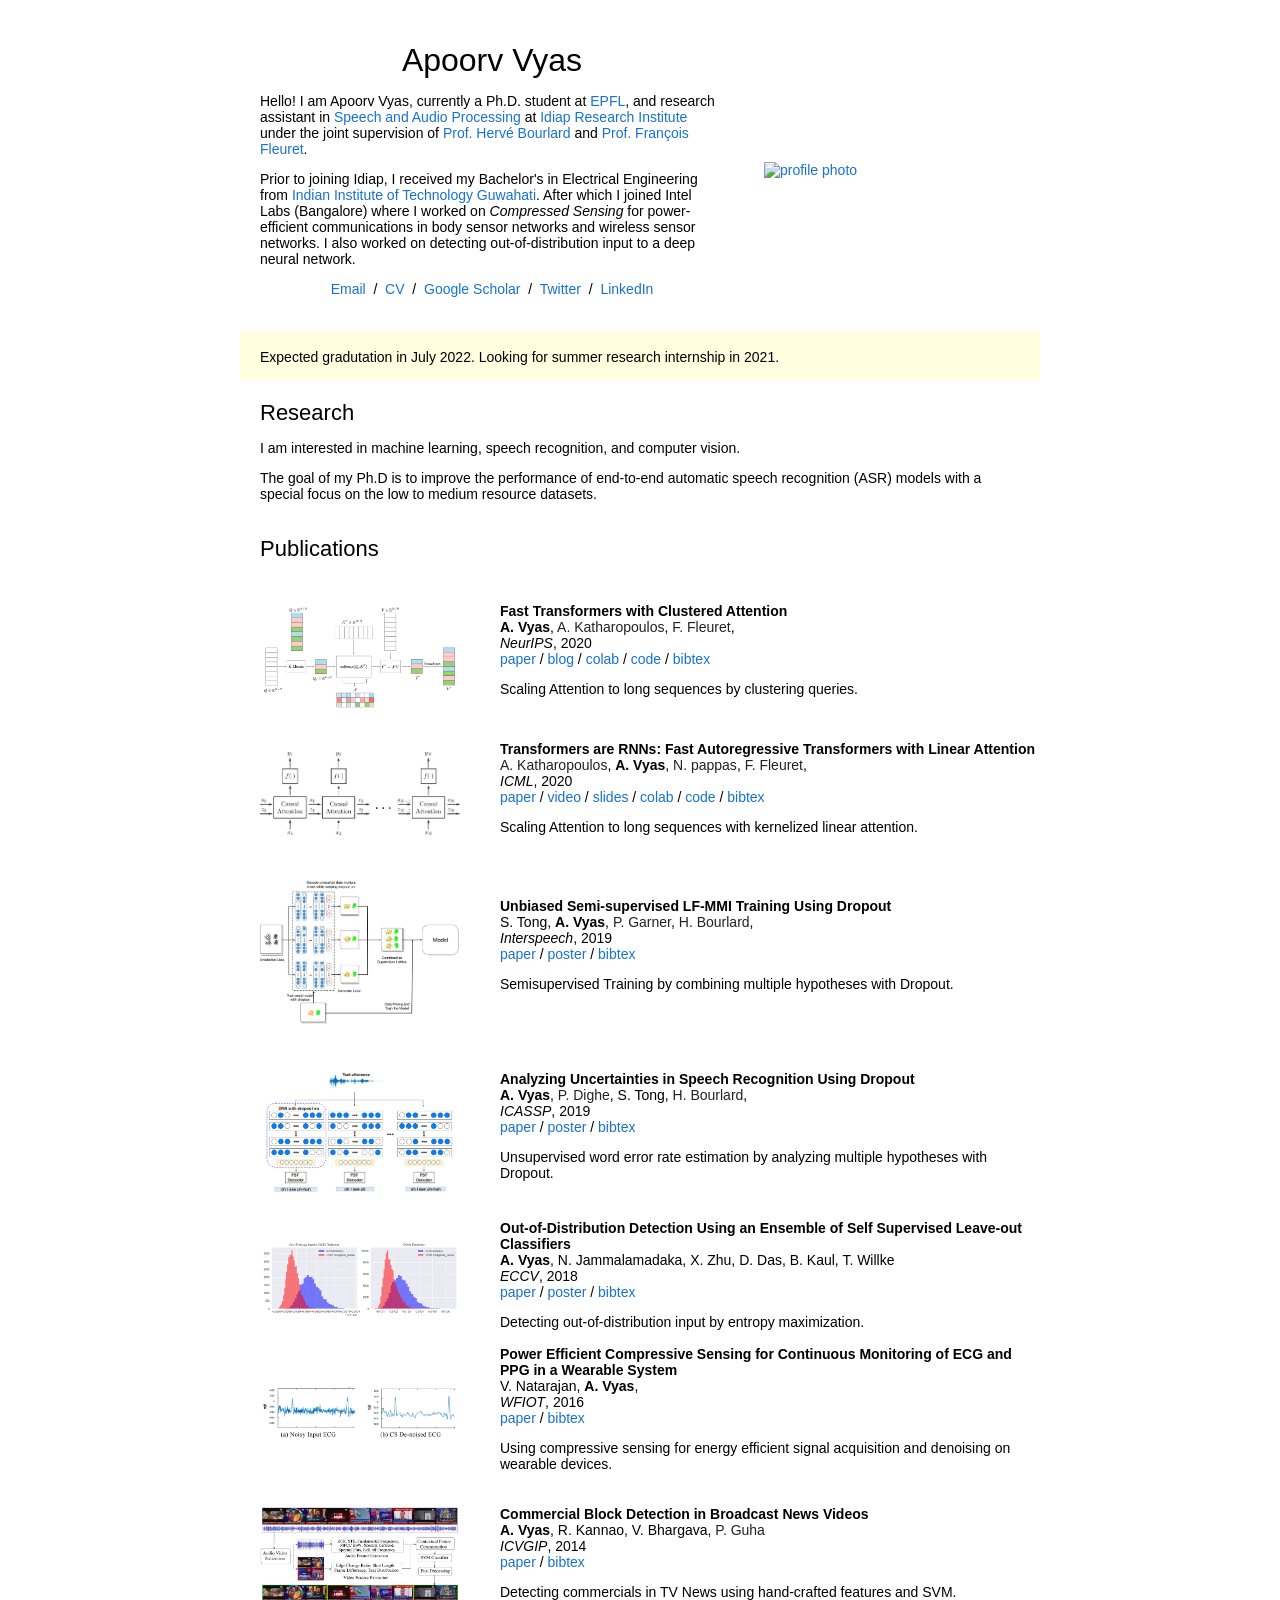
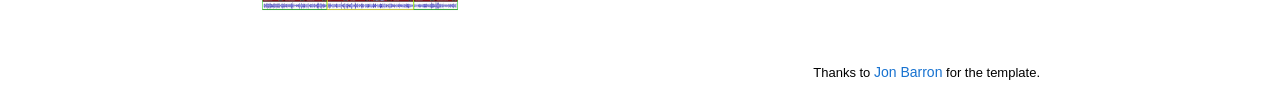
==== index.html @ 85eabcb9 "Update website" ====
<!DOCTYPE HTML>
<html lang="en"><head><meta http-equiv="Content-Type" content="text/html; charset=UTF-8">

  <title>Apoorv Vyas</title>
  
  <meta name="author" content="Apoorv Vyas">
  <meta name="viewport" content="width=device-width, initial-scale=1">
  
  <link rel="stylesheet" type="text/css" href="stylesheet.css">
  <link rel="icon" type="image/png" href="images/seal_icon.png">
</head>

<body>
  <table style="width:100%;max-width:800px;border:0px;border-spacing:0px;border-collapse:separate;margin-right:auto;margin-left:auto;"><tbody>
    <tr style="padding:0px">
      <td style="padding:0px">
        <table style="width:100%;border:0px;border-spacing:0px;border-collapse:separate;margin-right:auto;margin-left:auto;"><tbody>
          <tr style="padding:0px">
            <td style="padding:2.5%;width:63%;vertical-align:middle">
              <p style="text-align:center">
                <name>Apoorv Vyas</name>
              </p>
              <p>
                Hello! I am Apoorv Vyas, currently a Ph.D. student at <a
                href=https://www.epfl.ch/en/>EPFL</a>, and research assistant in
                <a
                href="https://www.idiap.ch/en/scientific-research/speech-and-audio-processing">
                Speech and Audio Processing </a> at <a
                href="https://www.idiap.ch/en">Idiap Research Institute</a>
                under the joint supervision of <a
                href=https://people.idiap.ch/bourlard>Prof. Hervé Bourlard</a>
                and <a href=https://fleuret.org/francois/>Prof. François
                Fleuret</a>.
              </p>
              <p>
                Prior to joining Idiap, I received my Bachelor's in Electrical
                Engineering from <a href="http://www.iitg.ac.in/">Indian
                Institute of Technology Guwahati</a>.  After which I joined
                Intel Labs (Bangalore) where I worked on <em>Compressed
                Sensing</em> for power-efficient communications in body sensor
                networks and wireless sensor networks. I also worked on
                detecting out-of-distribution input to a deep neural network.
              </p>
              <p style="text-align:center">
                <a href="mailto:apoorv.vyas@idiap.ch">Email</a> &nbsp/&nbsp
                <a href="data/ApoorvVyas-CV-Oct-2020.pdf">CV</a> &nbsp/&nbsp
                <!--<a href="data/ApoorvVyas-bio.txt">Biography</a> &nbsp/&nbsp-->
                <a href="https://scholar.google.co.in/citations?user=7EoDBR0AAAAJ">Google Scholar</a> &nbsp/&nbsp
                <a href="https://twitter.com/apoorv2904">Twitter</a> &nbsp/&nbsp
                <a href="https://www.linkedin.com/in/apoorv2904">LinkedIn</a>
              </p>
            </td>
            <td style="padding:2.5%;width:40%;max-width:40%">
              <a href="images/ApoorvVyas.jpg"><img style="width:100%;max-width:100%" alt="profile photo" src="images/ApoorvVyas-circle.png" class="hoverZoomLink"></a>
            </td>
          </tr>
        </tbody></table>
          
        <table style="width:100%;border:0px;border-spacing:0px;border-collapse:separate;margin-right:auto;margin-left:auto;">
          <tbody>
            <tr style="padding:0px">
            <td style="padding-left:2.5%; padding-top:0.5%; width:100%;vertical-align:middle; background-color:#FFFFE0">
                <p>
                    Expected gradutation in July 2022. Looking for summer research internship in 2021.
                </p>
            </td>
            </tr>
          </tbody>
        </table>
        <table style="width:100%;border:0px;border-spacing:0px;border-collapse:separate;margin-right:auto;margin-left:auto;">
          <tbody>
            <tr>
              <td style="padding:20px;padding-bottom:0px;width:100%;vertical-align:middle">
                <heading>Research</heading>
                <p>
                  I am interested in machine learning,
                  speech recognition, and computer vision.
                </p>
                <p>
                  The goal of my Ph.D is to improve the performance of
                  end-to-end automatic speech recognition (ASR) models with a
                  special focus on the low to medium resource datasets.
                </p>
              </td>
            </tr>
          </tbody>
        </table>

        <table style="width:100%;border:0px;border-spacing:0px;border-collapse:separate;margin-right:auto;margin-left:auto;">
          <tbody>
            <tr>
              <td style="padding:20px;padding-bottom:20px;width:100%;vertical-align:middle">
                <heading>Publications</heading>
              </td>
            </tr>
          </tbody>
        </table>

        <table style="width:100%;border:0px;border-spacing:0px;border-collapse:separate;margin-right:auto;margin-left:auto;"><tbody>
          <tr>
            <td style="padding:20px;width:25%;vertical-align:middle">
                <img src='images/neurips_2020_fast.jpg' width="200px">
            </td>
            <td style="padding-left:20px;width:75%;vertical-align:middle">
              <papertitle>Fast Transformers with Clustered Attention</papertitle>
              <br>
              <div class=author>
              <strong>A. Vyas</strong>,
              <a href="https://angeloskath.github.io/">A. Katharopoulos</a>,
              <a href="https://fleuret.org/francois/">F. Fleuret</a>,
              </div>
              <em>NeurIPS</em>, 2020  
              <br>
              <a href="https://arxiv.org/abs/2007.04825">paper</a> /
              <a href="https://clustered-transformers.github.io/blog">blog</a> /
              <a href="https://colab.research.google.com/drive/1E8BYQf3Puxb643LOyIjT-0m3yXGO28ev?usp=sharing">
              colab</a> /
              <a href="https://github.com/idiap/fast-transformers">code</a> /
              <a href="https://idiap.ch/~avyas/bib/neurips-2020.txt">bibtex</a>
              <p></p>
              <p>
                Scaling Attention to long sequences by clustering queries.
              </p>
            </td>
          </tr> 

          <tr>
            <td style="padding:20px;width:25%;vertical-align:middle">
                <img src='images/icml_2020_transformers.jpg' width="200px">
            </td>
            <td style="padding-left:20px;width:75%;vertical-align:middle">
              <papertitle>Transformers are RNNs: Fast Autoregressive
                Transformers with Linear Attention</papertitle>
              <br>
              <div class=author>
              <a href="https://angeloskath.github.io/">A. Katharopoulos</a>,
              <strong>A. Vyas</strong>,
              <a href="https://https://nik0spapp.github.io/">N. pappas</a>,
              <a href="https://fleuret.org/francois/">F. Fleuret</a>,
              </div>
              <em>ICML</em>, 2020  
              <br>
              <a href="https://arxiv.org/pdf/2006.16236.pdf">paper</a> /
              <a href="https://youtu.be/KBWh7XCUAi8">video</a> /
              <a href="https://idiap.ch/~katharas/pdfs/linear-transformers-slides.pdf">slides</a> /
              <a href="https://colab.research.google.com/drive/1BV4OaWRAHYGeimO0cqHD86GfnfgUaKD4?usp=sharing">
              colab</a> /
              <a href="https://github.com/idiap/fast-transformers">code</a> /
              <a href="https://idiap.ch/~avyas/bib/icml-2020.txt">bibtex</a>
              <p></p>
              <p>
                Scaling Attention to long sequences with kernelized linear attention.
              </p>
            </td>
          </tr>

          <tr>
            <td style="padding:20px;width:25%;vertical-align:middle">
                <img src='images/interspeech_2019_unbiassed.jpg' width="200px">
            </td>
            <td style="padding-left:20px;width:75%;vertical-align:middle">
              <papertitle>Unbiased Semi-supervised LF-MMI Training Using Dropout</papertitle>
              <br>
              <div class=author>
              S. Tong,
              <strong>A. Vyas</strong>,
              <a href="https://pgarner.github.io/">P. Garner</a>,
              <a href="https://people.idiap.ch/bourlard">H. Bourlard</a>,
              </div>
              <em>Interspeech</em>, 2019  
              <br>
              <a href="https://idiap.ch/~avyas/pdfs/interspeech-2019.pdf">paper</a> /
              <a href="https://idiap.ch/~avyas/pdfs/poster-interspeech-2019.pdf">poster</a> /
              <a href="https://idiap.ch/~avyas/bib/interspeech-2019.txt">bibtex</a>
              <p></p>
              <p>
                Semisupervised Training by combining multiple hypotheses with Dropout.
              </p>
            </td>
          </tr> 

          <tr>
            <td style="padding:20px;width:25%;vertical-align:middle">
                <img src='images/icassp_2019_analyzing.jpg' width="200px">
            </td>
            <td style="padding-left:20px;width:75%;vertical-align:middle">
              <papertitle>Analyzing Uncertainties in Speech Recognition Using Dropout</papertitle>
              <br>
              <div class=author>
              <strong>A. Vyas</strong>,
              <a href=" https://sites.google.com/site/pranaydighehomepage/">P. Dighe</a>,
              S. Tong,
              <a href="https://people.idiap.ch/bourlard">H. Bourlard</a>,
              </div>
              <em>ICASSP</em>, 2019  
              <br>
              <a href="https://idiap.ch/~avyas/pdfs/icassp-2019.pdf">paper</a> /
              <a href="https://idiap.ch/~avyas/pdfs/poster-icassp-2019.pdf">poster</a> /
              <a href="https://idiap.ch/~avyas/bib/icassp-2019.txt">bibtex</a>
              <p></p>
              <p>
                Unsupervised word error rate estimation by analyzing multiple hypotheses with Dropout.
              </p>
            </td>
          </tr> 

          <tr>
            <td style="padding:20px;width:25%;vertical-align:middle">
                <img src='images/eccv_2018_ood.jpg' width="200px">
            </td>
            <td style="padding-left:20px;width:75%;vertical-align:middle">
              <papertitle>Out-of-Distribution Detection Using an Ensemble of Self Supervised Leave-out Classifiers</papertitle>
              <br>
              <div class=author>
              <strong>A. Vyas</strong>,
              N. Jammalamadaka, X. Zhu, D. Das, B. Kaul, T. Willke
              </div>
              <em>ECCV</em>, 2018 
              <br>
              <a href="https://idiap.ch/~avyas/pdfs/eccv-2018.pdf">paper</a> /
              <a href="https://idiap.ch/~avyas/pdfs/poster-eccv-2018.pdf">poster</a> /
              <a href="https://idiap.ch/~avyas/bib/eccv-2018.txt">bibtex</a>
              <p></p>
              <p>
                Detecting out-of-distribution input by entropy maximization.
              </p>
            </td>
          </tr> 

          <tr>
            <td style="padding:20px;width:25%;vertical-align:middle">
                <img src='images/wfiot_2016_cs.jpg' width="200px">
            </td>
            <td style="padding-left:20px;width:75%;vertical-align:middle">
              <papertitle>Power Efficient Compressive Sensing for Continuous Monitoring of ECG and PPG in a Wearable System</papertitle>
              <br>
              <div class=author>
              V. Natarajan,
              <strong>A. Vyas</strong>,
              </div>
              <em>WFIOT</em>, 2016 
              <br>
              <a href="https://idiap.ch/~avyas/pdfs/wfiot-2016.pdf">paper</a> /
              <a href="https://idiap.ch/~avyas/bib/wfiot-2016.txt">bibtex</a>
              <p></p>
              <p>
                Using compressive sensing for energy efficient signal acquisition and denoising on wearable devices.
              </p>
            </td>
          </tr> 

          <tr>
            <td style="padding:20px;width:25%;vertical-align:middle">
                <img src='images/icvgip_2014_commercial.jpg' width="200px">
            </td>
            <td style="padding-left:20px;width:75%;vertical-align:middle">
              <papertitle>Commercial Block Detection in Broadcast News Videos</papertitle>
              <br>
              <div class=author>
              <strong>A. Vyas</strong>,
              R. Kannao,
              V. Bhargava, 
              <a href=https://www.iitg.ac.in/eee/pguha.html>P. Guha</a>
              </div>
              <em>ICVGIP</em>, 2014
              <br>
              <a href="https://idiap.ch/~avyas/pdfs/icvgip-2014.pdf">paper</a> /
              <a href="https://idiap.ch/~avyas/bib/icvgip-2014.txt">bibtex</a>
              <p></p>
              <p>
                Detecting commercials in TV News using hand-crafted features and SVM.
              </p>
            </td>
          </tr> 

        </tbody></table>

        <table style="width:100%;border:0px;border-spacing:0px;border-collapse:separate;margin-right:auto;margin-left:auto;"><tbody>
          <tr>
            <td style="padding-right:0px">
              <br>
              <p style="text-align:right;font-size:small;">
                 Thanks to <a href="https://jonbarron.info/">Jon Barron</a> for the template.
              </p>
            </td>
          </tr>
        </tbody></table>
      </td>
    </tr>
  </table>
</body>

</html>
---- stylesheet.css ----
/* latin-ext */
@font-face {
  font-family: 'Lato';
  font-style: italic;
  font-weight: 400;
  src: local('Lato Italic'), local('Lato-Italic'), url(https://fonts.gstatic.com/s/lato/v15/S6u8w4BMUTPHjxsAUi-qNiXg7eU0.woff2) format('woff2');
  unicode-range: U+0100-024F, U+0259, U+1E00-1EFF, U+2020, U+20A0-20AB, U+20AD-20CF, U+2113, U+2C60-2C7F, U+A720-A7FF;
}
/* latin */
@font-face {
  font-family: 'Lato';
  font-style: italic;
  font-weight: 400;
  src: local('Lato Italic'), local('Lato-Italic'), url(https://fonts.gstatic.com/s/lato/v15/S6u8w4BMUTPHjxsAXC-qNiXg7Q.woff2) format('woff2');
  unicode-range: U+0000-00FF, U+0131, U+0152-0153, U+02BB-02BC, U+02C6, U+02DA, U+02DC, U+2000-206F, U+2074, U+20AC, U+2122, U+2191, U+2193, U+2212, U+2215, U+FEFF, U+FFFD;
}
/* latin-ext */
@font-face {
  font-family: 'Lato';
  font-style: italic;
  font-weight: 700;
  src: local('Lato Bold Italic'), local('Lato-BoldItalic'), url(https://fonts.gstatic.com/s/lato/v15/S6u_w4BMUTPHjxsI5wq_FQftx9897sxZ.woff2) format('woff2');
  unicode-range: U+0100-024F, U+0259, U+1E00-1EFF, U+2020, U+20A0-20AB, U+20AD-20CF, U+2113, U+2C60-2C7F, U+A720-A7FF;
}
/* latin */
@font-face {
  font-family: 'Lato';
  font-style: italic;
  font-weight: 700;
  src: local('Lato Bold Italic'), local('Lato-BoldItalic'), url(https://fonts.gstatic.com/s/lato/v15/S6u_w4BMUTPHjxsI5wq_Gwftx9897g.woff2) format('woff2');
  unicode-range: U+0000-00FF, U+0131, U+0152-0153, U+02BB-02BC, U+02C6, U+02DA, U+02DC, U+2000-206F, U+2074, U+20AC, U+2122, U+2191, U+2193, U+2212, U+2215, U+FEFF, U+FFFD;
}
/* latin-ext */
@font-face {
  font-family: 'Lato';
  font-style: normal;
  font-weight: 400;
  src: local('Lato Regular'), local('Lato-Regular'), url(https://fonts.gstatic.com/s/lato/v15/S6uyw4BMUTPHjxAwXiWtFCfQ7A.woff2) format('woff2');
  unicode-range: U+0100-024F, U+0259, U+1E00-1EFF, U+2020, U+20A0-20AB, U+20AD-20CF, U+2113, U+2C60-2C7F, U+A720-A7FF;
}
/* latin */
@font-face {
  font-family: 'Lato';
  font-style: normal;
  font-weight: 400;
  src: local('Lato Regular'), local('Lato-Regular'), url(https://fonts.gstatic.com/s/lato/v15/S6uyw4BMUTPHjx4wXiWtFCc.woff2) format('woff2');
  unicode-range: U+0000-00FF, U+0131, U+0152-0153, U+02BB-02BC, U+02C6, U+02DA, U+02DC, U+2000-206F, U+2074, U+20AC, U+2122, U+2191, U+2193, U+2212, U+2215, U+FEFF, U+FFFD;
}
/* latin-ext */
@font-face {
  font-family: 'Lato';
  font-style: normal;
  font-weight: 700;
  src: local('Lato Bold'), local('Lato-Bold'), url(https://fonts.gstatic.com/s/lato/v15/S6u9w4BMUTPHh6UVSwaPGQ3q5d0N7w.woff2) format('woff2');
  unicode-range: U+0100-024F, U+0259, U+1E00-1EFF, U+2020, U+20A0-20AB, U+20AD-20CF, U+2113, U+2C60-2C7F, U+A720-A7FF;
}
/* latin */
@font-face {
  font-family: 'Lato';
  font-style: normal;
  font-weight: 700;
  src: local('Lato Bold'), local('Lato-Bold'), url(https://fonts.gstatic.com/s/lato/v15/S6u9w4BMUTPHh6UVSwiPGQ3q5d0.woff2) format('woff2');
  unicode-range: U+0000-00FF, U+0131, U+0152-0153, U+02BB-02BC, U+02C6, U+02DA, U+02DC, U+2000-206F, U+2074, U+20AC, U+2122, U+2191, U+2193, U+2212, U+2215, U+FEFF, U+FFFD;
}


/*a {
    text-decoration: none;
    color: #075ef4;
}
a:hover
{   color: #2707f4;
}*/

.author a {color: #222;}
.author a:hover {
   color: #444;
   text-decoration: underline;
}
a {
     color: #1772d0;
     text-decoration: none;
}

a:focus,
a:hover {
  color: #f09228;
  text-decoration: none;
}

body,
td,
th,
tr,
p,
a {
  font-family: 'Lato', Verdana, Helvetica, sans-serif;
  font-size: 14px
}

strong {
  font-family: 'Lato', Verdana, Helvetica, sans-serif;
  font-size: 14px;
}

heading {
  font-family: 'Lato', Verdana, Helvetica, sans-serif;
  font-size: 22px;
}

papertitle {
  font-family: 'Lato', Verdana, Helvetica, sans-serif;
  font-size: 14px;
  font-weight: 700
}

name {
  font-family: 'Lato', Verdana, Helvetica, sans-serif;
  font-size: 32px;
}

.one {
  width: 160px;
  height: 160px;
  position: relative;
}

.two {
  width: 160px;
  height: 160px;
  position: absolute;
  transition: opacity .2s ease-in-out;
  -moz-transition: opacity .2s ease-in-out;
  -webkit-transition: opacity .2s ease-in-out;
}

.fade {
  transition: opacity .2s ease-in-out;
  -moz-transition: opacity .2s ease-in-out;
  -webkit-transition: opacity .2s ease-in-out;
}

span.highlight {
  background-color: #ffffd0;
}
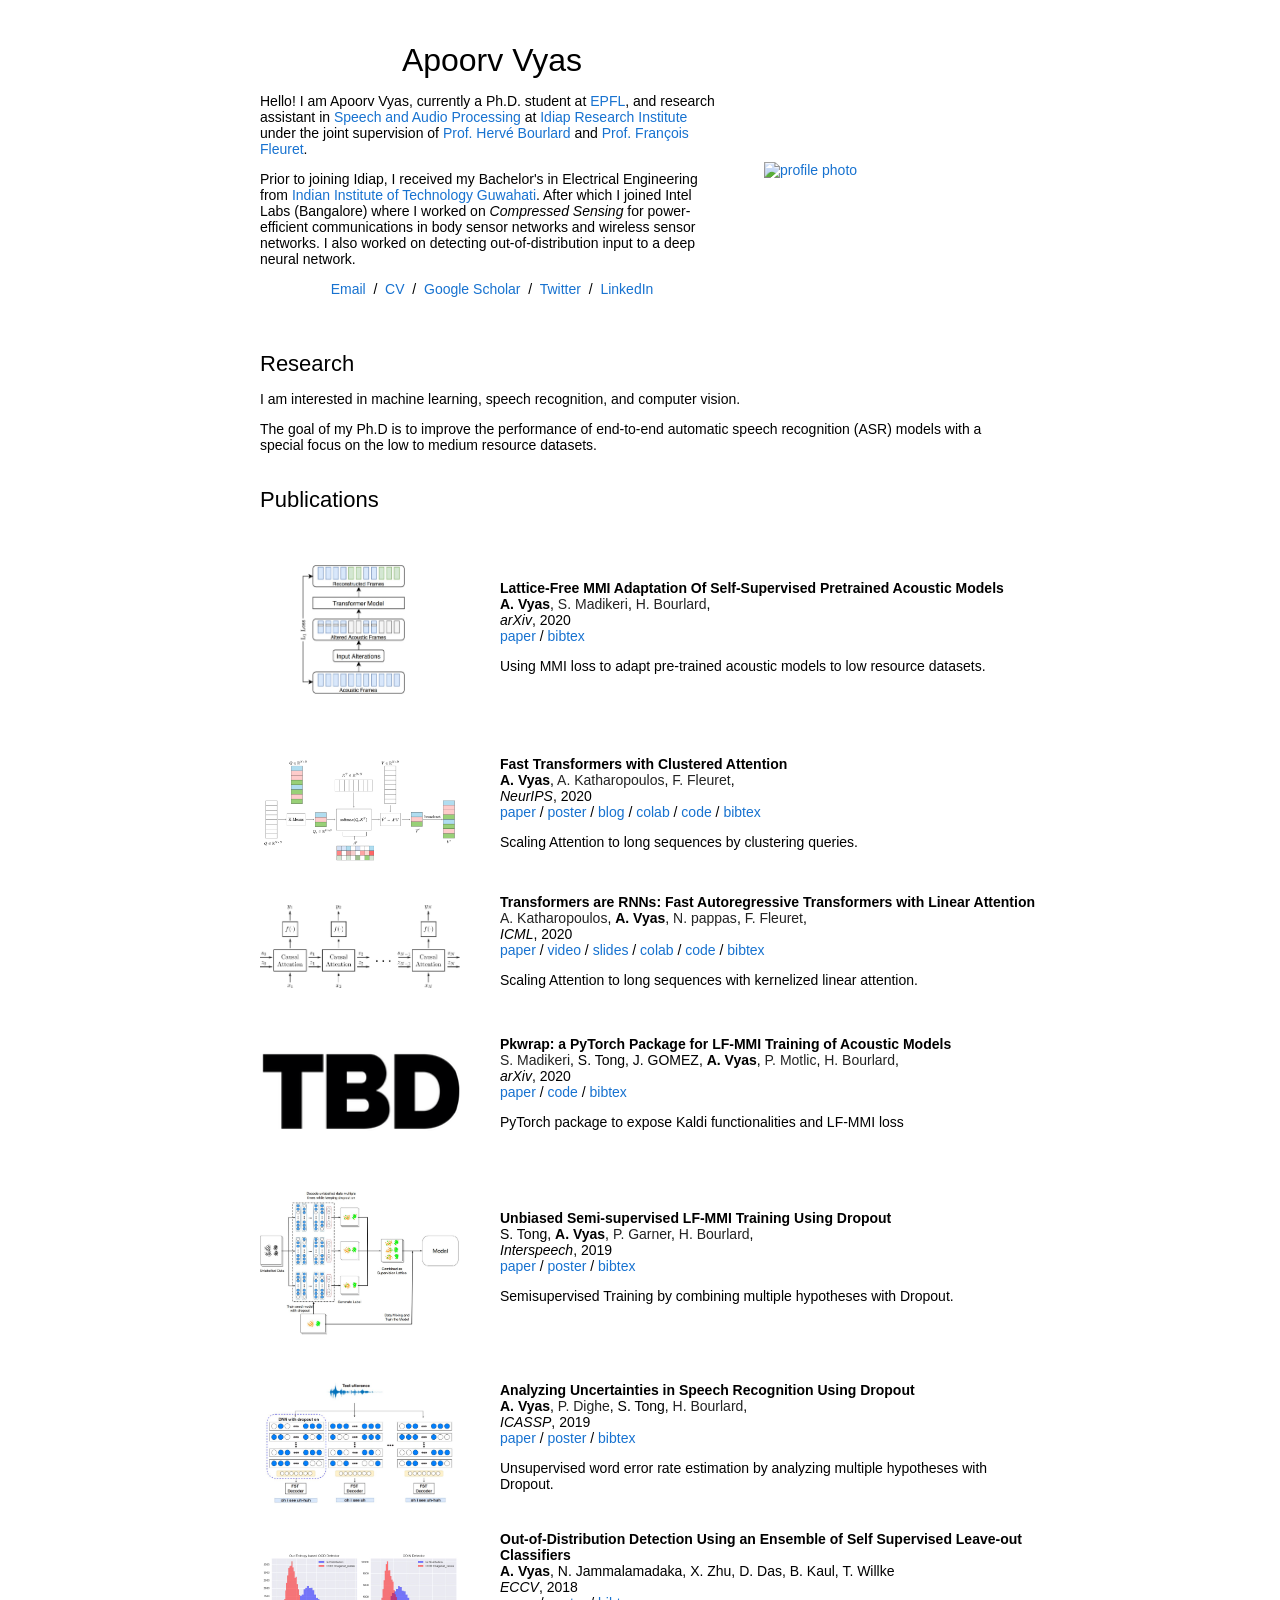
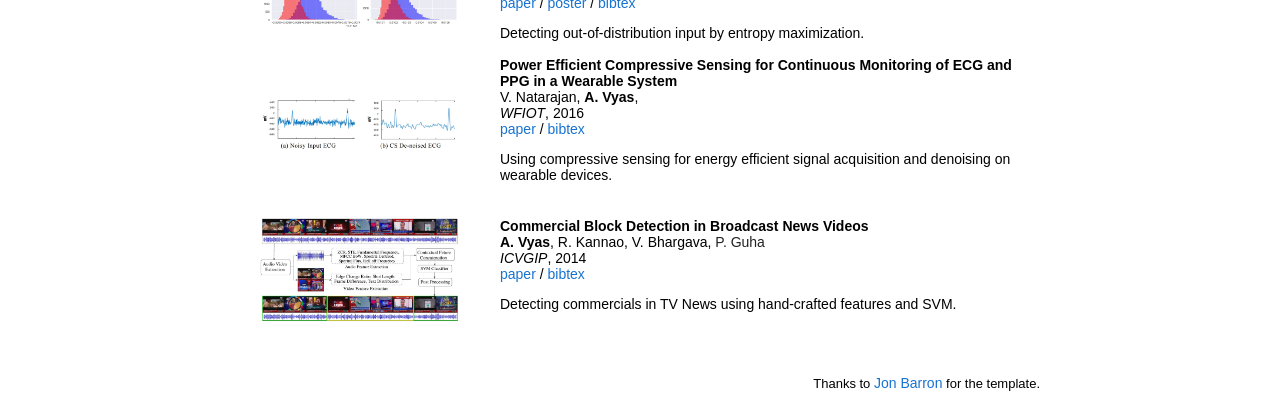
==== commit fe12425c: "Add research papers" ====
--- a/index.html
+++ b/index.html
@@ -2,10 +2,10 @@
 <html lang="en"><head><meta http-equiv="Content-Type" content="text/html; charset=UTF-8">
 
   <title>Apoorv Vyas</title>
-  
+
   <meta name="author" content="Apoorv Vyas">
   <meta name="viewport" content="width=device-width, initial-scale=1">
-  
+
   <link rel="stylesheet" type="text/css" href="stylesheet.css">
   <link rel="icon" type="image/png" href="images/seal_icon.png">
 </head>
@@ -51,12 +51,17 @@
               </p>
             </td>
             <td style="padding:2.5%;width:40%;max-width:40%">
-              <a href="images/ApoorvVyas.jpg"><img style="width:100%;max-width:100%" alt="profile photo" src="images/ApoorvVyas-circle.png" class="hoverZoomLink"></a>
+              <a href="images/ApoorvVyas-circle.png"><img
+                style="width:100%;max-width:100%"
+                alt="profile photo"
+                src="images/ApoorvVyas-circle.png"
+                class="hoverZoomLink">
+              </a>
             </td>
           </tr>
         </tbody></table>
-          
-        <table style="width:100%;border:0px;border-spacing:0px;border-collapse:separate;margin-right:auto;margin-left:auto;">
+
+        <!--table style="width:100%;border:0px;border-spacing:0px;border-collapse:separate;margin-right:auto;margin-left:auto;">
           <tbody>
             <tr style="padding:0px">
             <td style="padding-left:2.5%; padding-top:0.5%; width:100%;vertical-align:middle; background-color:#FFFFE0">
@@ -66,7 +71,8 @@
             </td>
             </tr>
           </tbody>
-        </table>
+        </table-->
+
         <table style="width:100%;border:0px;border-spacing:0px;border-collapse:separate;margin-right:auto;margin-left:auto;">
           <tbody>
             <tr>
@@ -99,6 +105,31 @@
         <table style="width:100%;border:0px;border-spacing:0px;border-collapse:separate;margin-right:auto;margin-left:auto;"><tbody>
           <tr>
             <td style="padding:20px;width:25%;vertical-align:middle">
+                <img src='images/arxiv_2020_lfmmi.JPG' width="200px">
+            </td>
+            <td style="padding-left:20px;width:75%;vertical-align:middle">
+              <papertitle>Lattice-Free MMI Adaptation Of Self-Supervised Pretrained Acoustic Models
+              </papertitle>
+              <br>
+              <div class=author>
+              <strong>A. Vyas</strong>,
+              <a href="https://www.idiap.ch/~msrikanth/">S. Madikeri</a>,
+              <a href="https://people.idiap.ch/bourlard">H. Bourlard</a>,
+              </div>
+              <em>arXiv</em>, 2020
+              <br>
+              <a href="https://arxiv.org/abs/2012.14252">paper</a> /
+              <!--a href="https://github.com/idiap/fast-transformers">code</a> /-->
+              <a href="https://idiap.ch/~avyas/bib/arxiv-2020-lfmmi.txt">bibtex</a>
+              <p></p>
+              <p>
+                Using MMI loss to adapt pre-trained acoustic models to low resource datasets.
+              </p>
+            </td>
+          </tr>
+
+          <tr>
+            <td style="padding:20px;width:25%;vertical-align:middle">
                 <img src='images/neurips_2020_fast.jpg' width="200px">
             </td>
             <td style="padding-left:20px;width:75%;vertical-align:middle">
@@ -109,9 +140,10 @@
               <a href="https://angeloskath.github.io/">A. Katharopoulos</a>,
               <a href="https://fleuret.org/francois/">F. Fleuret</a>,
               </div>
-              <em>NeurIPS</em>, 2020  
+              <em>NeurIPS</em>, 2020
               <br>
               <a href="https://arxiv.org/abs/2007.04825">paper</a> /
+              <a href="https://idiap.ch/~avyas/pdfs/poster-neurips-2020.pdf">poster</a> /
               <a href="https://clustered-transformers.github.io/blog">blog</a> /
               <a href="https://colab.research.google.com/drive/1E8BYQf3Puxb643LOyIjT-0m3yXGO28ev?usp=sharing">
               colab</a> /
@@ -122,7 +154,7 @@
                 Scaling Attention to long sequences by clustering queries.
               </p>
             </td>
-          </tr> 
+          </tr>
 
           <tr>
             <td style="padding:20px;width:25%;vertical-align:middle">
@@ -138,7 +170,7 @@
               <a href="https://https://nik0spapp.github.io/">N. pappas</a>,
               <a href="https://fleuret.org/francois/">F. Fleuret</a>,
               </div>
-              <em>ICML</em>, 2020  
+              <em>ICML</em>, 2020
               <br>
               <a href="https://arxiv.org/pdf/2006.16236.pdf">paper</a> /
               <a href="https://youtu.be/KBWh7XCUAi8">video</a> /
@@ -156,6 +188,34 @@
 
           <tr>
             <td style="padding:20px;width:25%;vertical-align:middle">
+                <img src='images/tbd.png' width="200px">
+            </td>
+            <td style="padding-left:20px;width:75%;vertical-align:middle">
+              <papertitle>Pkwrap: a PyTorch Package for LF-MMI Training of Acoustic Models
+              </papertitle>
+              <br>
+              <div class=author>
+              <a href="https://www.idiap.ch/~msrikanth/">S. Madikeri</a>,
+              S. Tong,
+              J. GOMEZ,
+              <strong>A. Vyas</strong>,
+              <a href="https://www.idiap.ch/~pmotlic/">P. Motlic</a>,
+              <a href="https://people.idiap.ch/bourlard">H. Bourlard</a>,
+              </div>
+              <em>arXiv</em>, 2020
+              <br>
+              <a href="https://arxiv.org/abs/2010.03466">paper</a> /
+              <a href="https://github.com/idiap/pkwrap">code</a> /
+              <a href="https://idiap.ch/~avyas/bib/arxiv-2020-pkwrap.txt">bibtex</a>
+              <p></p>
+              <p>
+                PyTorch package to expose Kaldi functionalities and LF-MMI loss
+              </p>
+            </td>
+          </tr>
+
+          <tr>
+            <td style="padding:20px;width:25%;vertical-align:middle">
                 <img src='images/interspeech_2019_unbiassed.jpg' width="200px">
             </td>
             <td style="padding-left:20px;width:75%;vertical-align:middle">
@@ -167,7 +227,7 @@
               <a href="https://pgarner.github.io/">P. Garner</a>,
               <a href="https://people.idiap.ch/bourlard">H. Bourlard</a>,
               </div>
-              <em>Interspeech</em>, 2019  
+              <em>Interspeech</em>, 2019
               <br>
               <a href="https://idiap.ch/~avyas/pdfs/interspeech-2019.pdf">paper</a> /
               <a href="https://idiap.ch/~avyas/pdfs/poster-interspeech-2019.pdf">poster</a> /
@@ -177,7 +237,7 @@
                 Semisupervised Training by combining multiple hypotheses with Dropout.
               </p>
             </td>
-          </tr> 
+          </tr>
 
           <tr>
             <td style="padding:20px;width:25%;vertical-align:middle">
@@ -192,7 +252,7 @@
               S. Tong,
               <a href="https://people.idiap.ch/bourlard">H. Bourlard</a>,
               </div>
-              <em>ICASSP</em>, 2019  
+              <em>ICASSP</em>, 2019
               <br>
               <a href="https://idiap.ch/~avyas/pdfs/icassp-2019.pdf">paper</a> /
               <a href="https://idiap.ch/~avyas/pdfs/poster-icassp-2019.pdf">poster</a> /
@@ -202,7 +262,7 @@
                 Unsupervised word error rate estimation by analyzing multiple hypotheses with Dropout.
               </p>
             </td>
-          </tr> 
+          </tr>
 
           <tr>
             <td style="padding:20px;width:25%;vertical-align:middle">
@@ -215,7 +275,7 @@
               <strong>A. Vyas</strong>,
               N. Jammalamadaka, X. Zhu, D. Das, B. Kaul, T. Willke
               </div>
-              <em>ECCV</em>, 2018 
+              <em>ECCV</em>, 2018
               <br>
               <a href="https://idiap.ch/~avyas/pdfs/eccv-2018.pdf">paper</a> /
               <a href="https://idiap.ch/~avyas/pdfs/poster-eccv-2018.pdf">poster</a> /
@@ -225,7 +285,7 @@
                 Detecting out-of-distribution input by entropy maximization.
               </p>
             </td>
-          </tr> 
+          </tr>
 
           <tr>
             <td style="padding:20px;width:25%;vertical-align:middle">
@@ -238,7 +298,7 @@
               V. Natarajan,
               <strong>A. Vyas</strong>,
               </div>
-              <em>WFIOT</em>, 2016 
+              <em>WFIOT</em>, 2016
               <br>
               <a href="https://idiap.ch/~avyas/pdfs/wfiot-2016.pdf">paper</a> /
               <a href="https://idiap.ch/~avyas/bib/wfiot-2016.txt">bibtex</a>
@@ -247,7 +307,7 @@
                 Using compressive sensing for energy efficient signal acquisition and denoising on wearable devices.
               </p>
             </td>
-          </tr> 
+          </tr>
 
           <tr>
             <td style="padding:20px;width:25%;vertical-align:middle">
@@ -259,7 +319,7 @@
               <div class=author>
               <strong>A. Vyas</strong>,
               R. Kannao,
-              V. Bhargava, 
+              V. Bhargava,
               <a href=https://www.iitg.ac.in/eee/pguha.html>P. Guha</a>
               </div>
               <em>ICVGIP</em>, 2014
@@ -271,7 +331,7 @@
                 Detecting commercials in TV News using hand-crafted features and SVM.
               </p>
             </td>
-          </tr> 
+          </tr>
 
         </tbody></table>
 
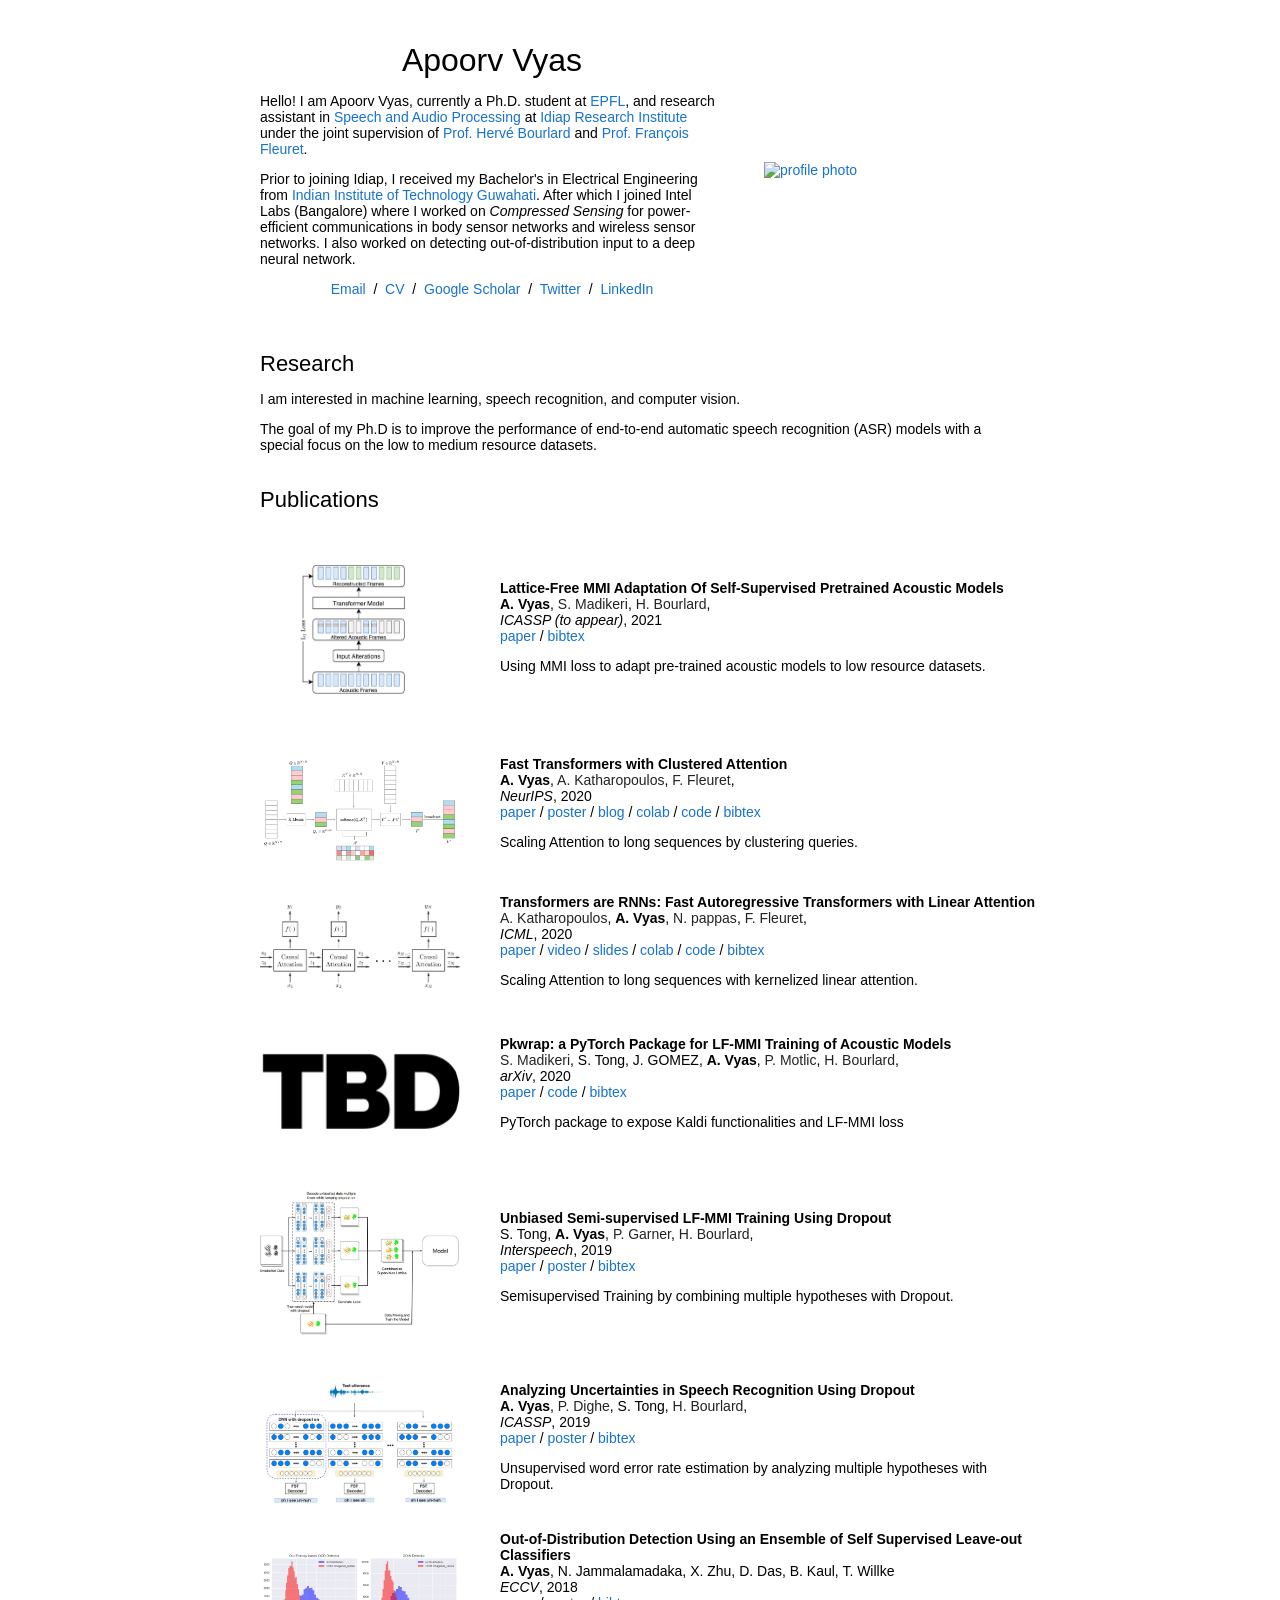
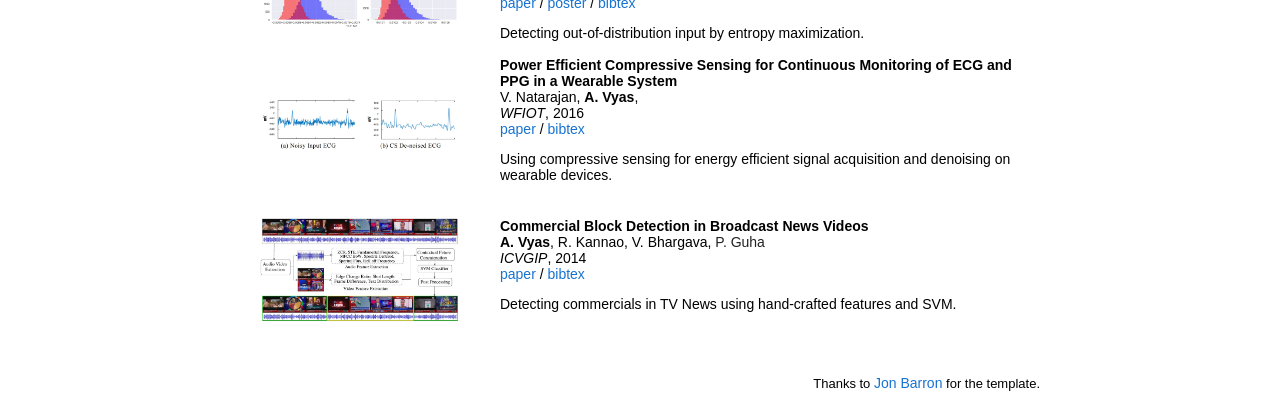
==== commit ee2ebfcb: "Add LFMMI paper" ====
--- a/index.html
+++ b/index.html
@@ -116,9 +116,9 @@
               <a href="https://www.idiap.ch/~msrikanth/">S. Madikeri</a>,
               <a href="https://people.idiap.ch/bourlard">H. Bourlard</a>,
               </div>
-              <em>arXiv</em>, 2020
-              <br>
-              <a href="https://arxiv.org/abs/2012.14252">paper</a> /
+              <em>ICASSP (to appear)</em>, 2021
+              <br>
+              <a href="https://arxiv.org/pdf/2012.14252.pdf">paper</a> /
               <!--a href="https://github.com/idiap/fast-transformers">code</a> /-->
               <a href="https://idiap.ch/~avyas/bib/arxiv-2020-lfmmi.txt">bibtex</a>
               <p></p>
@@ -142,7 +142,7 @@
               </div>
               <em>NeurIPS</em>, 2020
               <br>
-              <a href="https://arxiv.org/abs/2007.04825">paper</a> /
+              <a href="https://arxiv.org/pdf/2007.04825.pdf">paper</a> /
               <a href="https://idiap.ch/~avyas/pdfs/poster-neurips-2020.pdf">poster</a> /
               <a href="https://clustered-transformers.github.io/blog">blog</a> /
               <a href="https://colab.research.google.com/drive/1E8BYQf3Puxb643LOyIjT-0m3yXGO28ev?usp=sharing">
@@ -204,7 +204,7 @@
               </div>
               <em>arXiv</em>, 2020
               <br>
-              <a href="https://arxiv.org/abs/2010.03466">paper</a> /
+              <a href="https://arxiv.org/pdf/2010.03466.pdf">paper</a> /
               <a href="https://github.com/idiap/pkwrap">code</a> /
               <a href="https://idiap.ch/~avyas/bib/arxiv-2020-pkwrap.txt">bibtex</a>
               <p></p>
@@ -229,7 +229,7 @@
               </div>
               <em>Interspeech</em>, 2019
               <br>
-              <a href="https://idiap.ch/~avyas/pdfs/interspeech-2019.pdf">paper</a> /
+              <a href="https://www.isca-speech.org/archive/Interspeech_2019/pdfs/2678.pdf">paper</a> /
               <a href="https://idiap.ch/~avyas/pdfs/poster-interspeech-2019.pdf">poster</a> /
               <a href="https://idiap.ch/~avyas/bib/interspeech-2019.txt">bibtex</a>
               <p></p>
@@ -254,7 +254,7 @@
               </div>
               <em>ICASSP</em>, 2019
               <br>
-              <a href="https://idiap.ch/~avyas/pdfs/icassp-2019.pdf">paper</a> /
+              <a href="https://ieeexplore.ieee.org/document/8683086">paper</a> /
               <a href="https://idiap.ch/~avyas/pdfs/poster-icassp-2019.pdf">poster</a> /
               <a href="https://idiap.ch/~avyas/bib/icassp-2019.txt">bibtex</a>
               <p></p>
@@ -277,7 +277,7 @@
               </div>
               <em>ECCV</em>, 2018
               <br>
-              <a href="https://idiap.ch/~avyas/pdfs/eccv-2018.pdf">paper</a> /
+              <a href="https://arxiv.org/pdf/1809.03576.pdf">paper</a> /
               <a href="https://idiap.ch/~avyas/pdfs/poster-eccv-2018.pdf">poster</a> /
               <a href="https://idiap.ch/~avyas/bib/eccv-2018.txt">bibtex</a>
               <p></p>
@@ -300,7 +300,7 @@
               </div>
               <em>WFIOT</em>, 2016
               <br>
-              <a href="https://idiap.ch/~avyas/pdfs/wfiot-2016.pdf">paper</a> /
+              <a href="http://ieeexplore.ieee.org/document/7845493">paper</a> /
               <a href="https://idiap.ch/~avyas/bib/wfiot-2016.txt">bibtex</a>
               <p></p>
               <p>
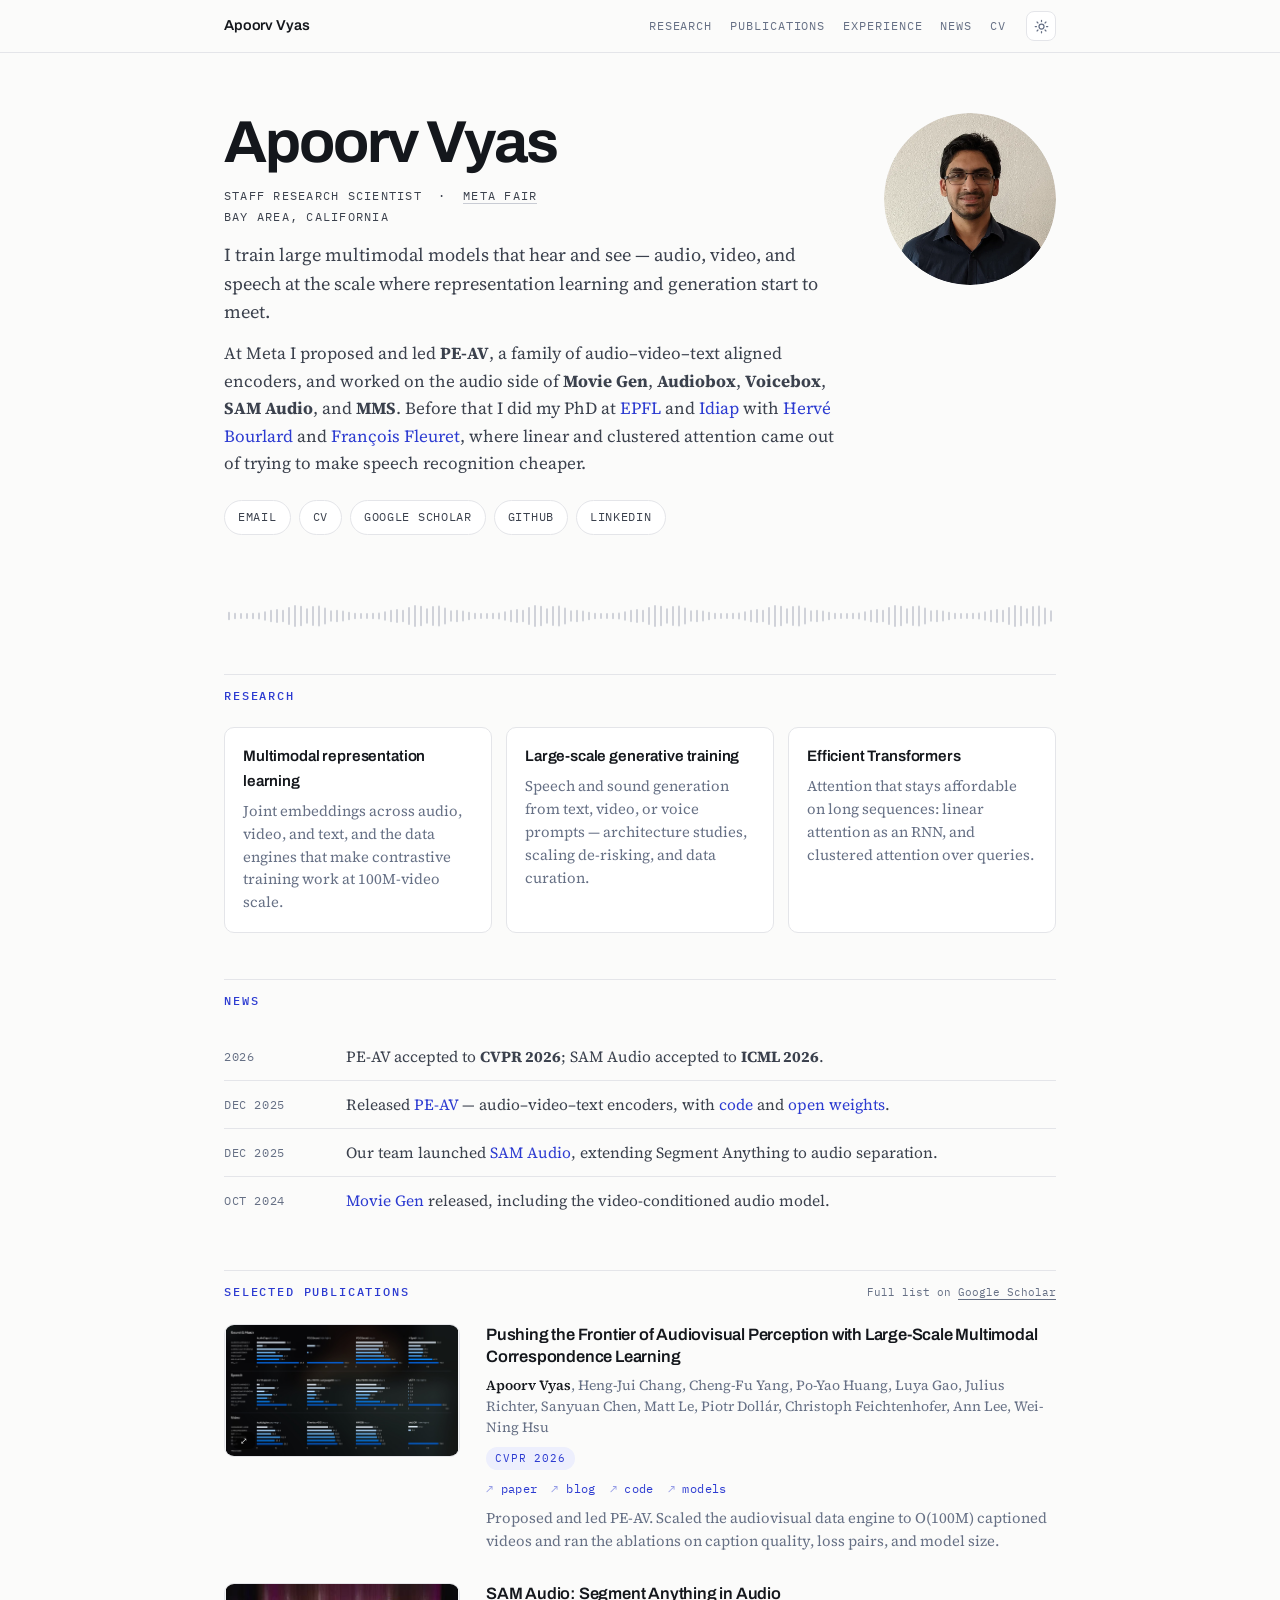
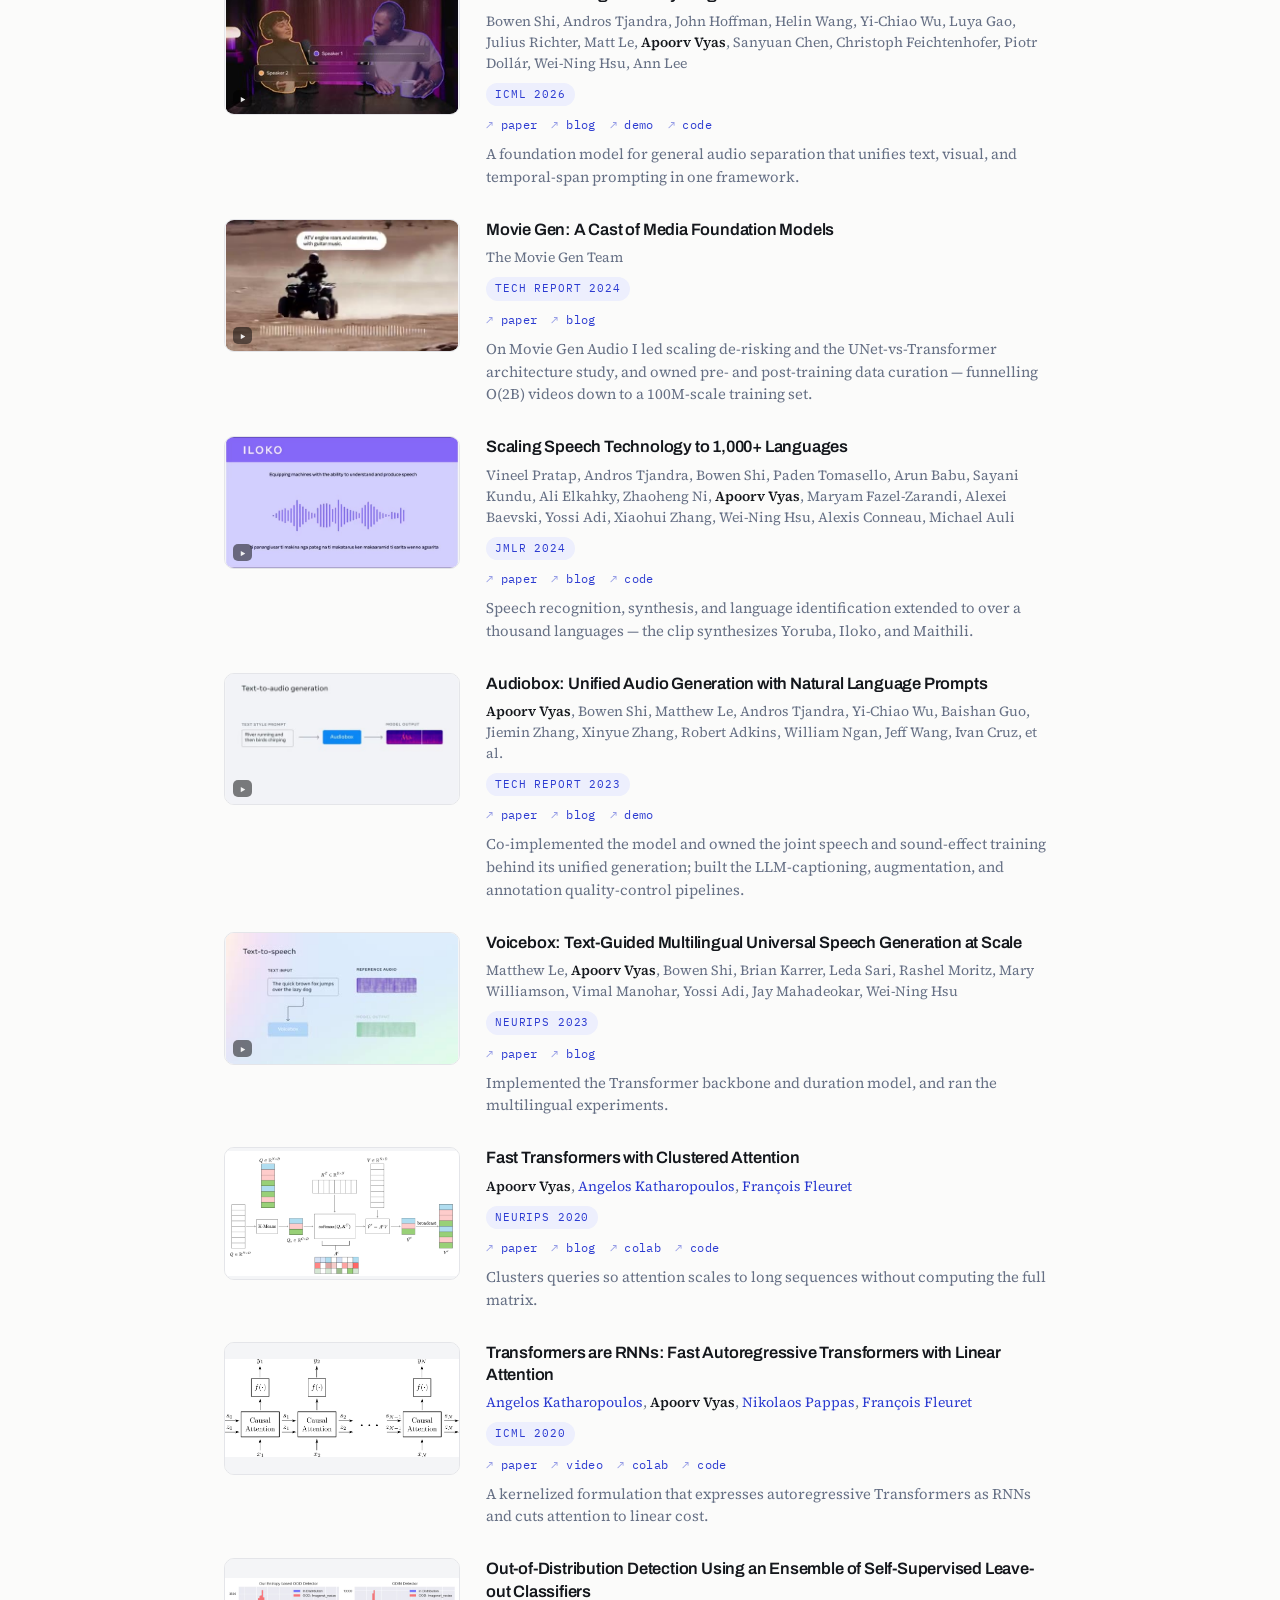
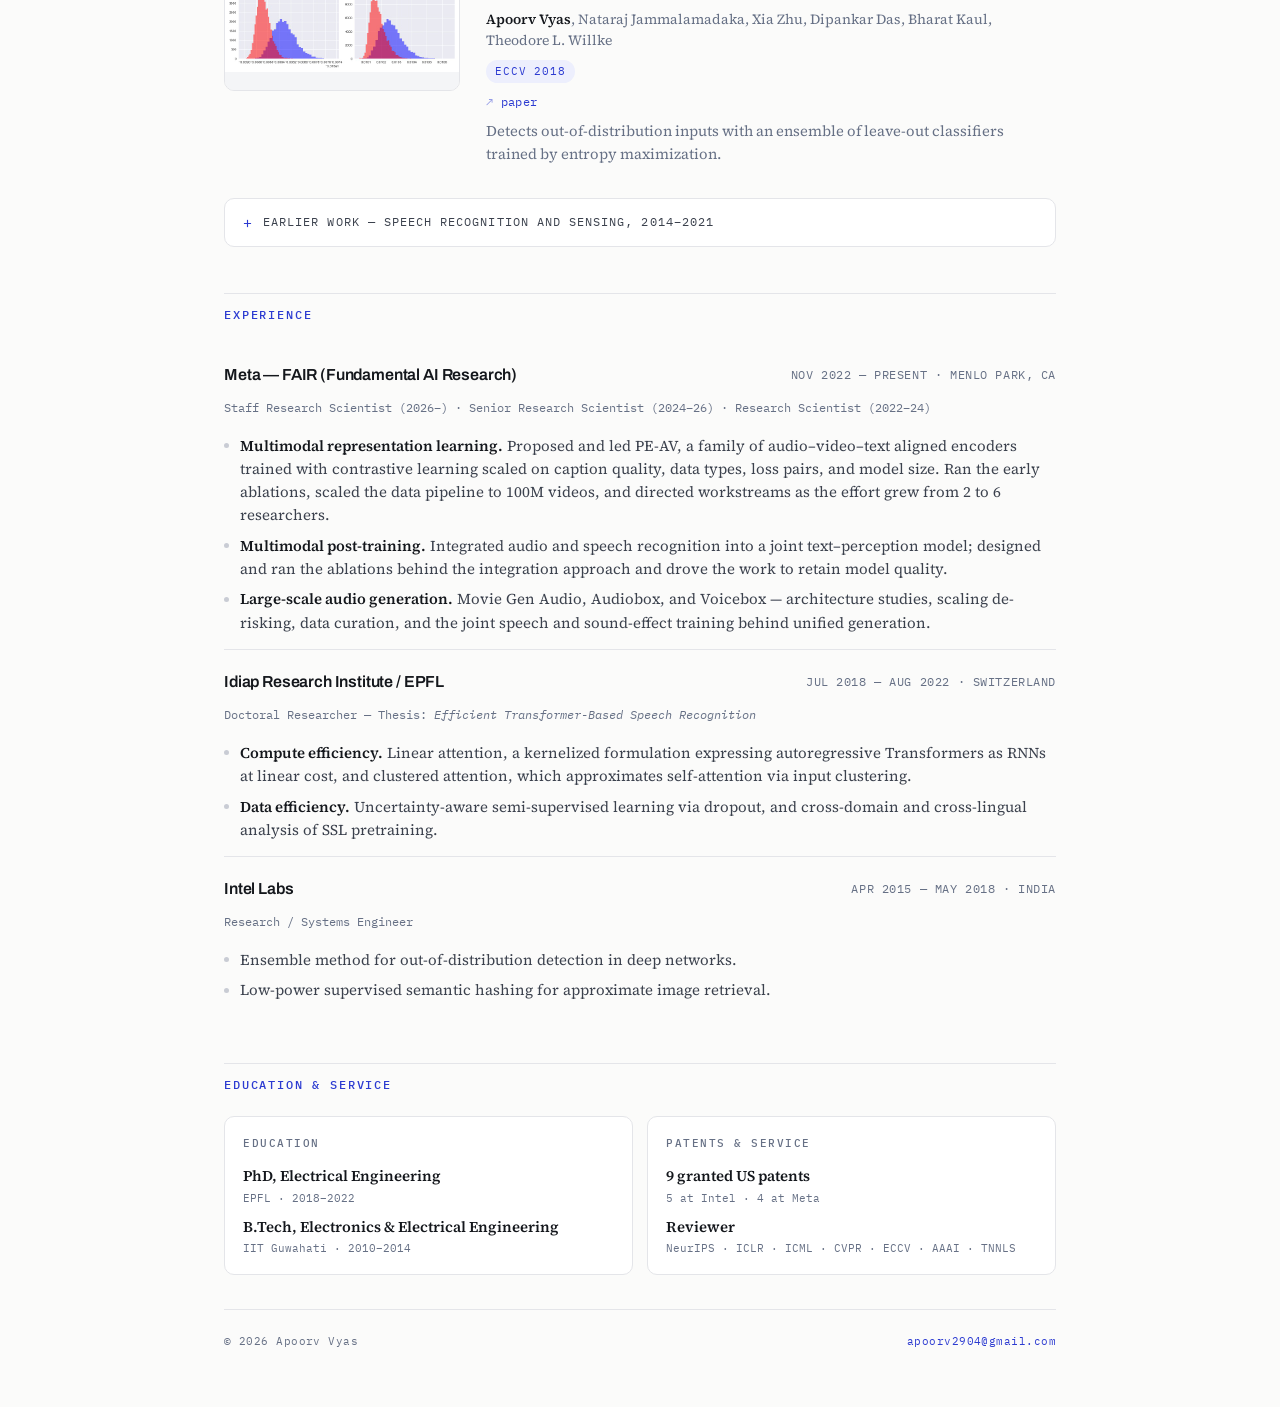
==== commit c3e69eba: "Update CV entirely" ====
--- a/index.html
+++ b/index.html
@@ -1,353 +1,807 @@
-<!DOCTYPE HTML>
-<html lang="en"><head><meta http-equiv="Content-Type" content="text/html; charset=UTF-8">
-
-  <title>Apoorv Vyas</title>
-
-  <meta name="author" content="Apoorv Vyas">
-  <meta name="viewport" content="width=device-width, initial-scale=1">
-
-  <link rel="stylesheet" type="text/css" href="stylesheet.css">
-  <link rel="icon" type="image/png" href="images/seal_icon.png">
+<!DOCTYPE html>
+<html lang="en">
+<head>
+<meta charset="utf-8">
+<meta name="viewport" content="width=device-width, initial-scale=1">
+<title>Apoorv Vyas</title>
+
+<meta name="author" content="Apoorv Vyas">
+<meta name="description" content="Apoorv Vyas is a Staff Research Scientist at Meta FAIR working on multimodal representation learning, large-scale audio and video generation, and efficient Transformers.">
+
+<link rel="canonical" href="https://apoorv2904.github.io/">
+<meta property="og:type" content="profile">
+<meta property="og:title" content="Apoorv Vyas">
+<meta property="og:description" content="Staff Research Scientist at Meta FAIR. Multimodal representation learning, large-scale audio generation, efficient Transformers.">
+<meta property="og:url" content="https://apoorv2904.github.io/">
+<meta property="og:image" content="https://apoorv2904.github.io/images/social-card.jpg">
+<meta name="twitter:card" content="summary_large_image">
+
+<link rel="icon" type="image/svg+xml" href="favicon.svg">
+
+<link rel="preconnect" href="https://fonts.googleapis.com">
+<link rel="preconnect" href="https://fonts.gstatic.com" crossorigin>
+<link href="https://fonts.googleapis.com/css2?family=Archivo:wght@400;500;600;700&family=IBM+Plex+Mono:wght@400;500&family=Source+Serif+4:ital,opsz,wght@0,8..60,400;0,8..60,600;1,8..60,400&display=swap" rel="stylesheet">
+<link rel="stylesheet" href="style.css">
+
+<script>
+  // Applied before paint so the chosen theme does not flash.
+  (function () {
+    try {
+      var t = localStorage.getItem("theme");
+      if (t === "light" || t === "dark") {
+        document.documentElement.setAttribute("data-theme", t);
+      }
+    } catch (e) {}
+  })();
+</script>
 </head>
 
 <body>
-  <table style="width:100%;max-width:800px;border:0px;border-spacing:0px;border-collapse:separate;margin-right:auto;margin-left:auto;"><tbody>
-    <tr style="padding:0px">
-      <td style="padding:0px">
-        <table style="width:100%;border:0px;border-spacing:0px;border-collapse:separate;margin-right:auto;margin-left:auto;"><tbody>
-          <tr style="padding:0px">
-            <td style="padding:2.5%;width:63%;vertical-align:middle">
-              <p style="text-align:center">
-                <name>Apoorv Vyas</name>
-              </p>
-              <p>
-                Hello! I am Apoorv Vyas, currently a Ph.D. student at <a
-                href=https://www.epfl.ch/en/>EPFL</a>, and research assistant in
-                <a
-                href="https://www.idiap.ch/en/scientific-research/speech-and-audio-processing">
-                Speech and Audio Processing </a> at <a
-                href="https://www.idiap.ch/en">Idiap Research Institute</a>
-                under the joint supervision of <a
-                href=https://people.idiap.ch/bourlard>Prof. Hervé Bourlard</a>
-                and <a href=https://fleuret.org/francois/>Prof. François
-                Fleuret</a>.
-              </p>
-              <p>
-                Prior to joining Idiap, I received my Bachelor's in Electrical
-                Engineering from <a href="http://www.iitg.ac.in/">Indian
-                Institute of Technology Guwahati</a>.  After which I joined
-                Intel Labs (Bangalore) where I worked on <em>Compressed
-                Sensing</em> for power-efficient communications in body sensor
-                networks and wireless sensor networks. I also worked on
-                detecting out-of-distribution input to a deep neural network.
-              </p>
-              <p style="text-align:center">
-                <a href="mailto:apoorv.vyas@idiap.ch">Email</a> &nbsp/&nbsp
-                <a href="data/ApoorvVyas-CV-Oct-2020.pdf">CV</a> &nbsp/&nbsp
-                <!--<a href="data/ApoorvVyas-bio.txt">Biography</a> &nbsp/&nbsp-->
-                <a href="https://scholar.google.co.in/citations?user=7EoDBR0AAAAJ">Google Scholar</a> &nbsp/&nbsp
-                <a href="https://twitter.com/apoorv2904">Twitter</a> &nbsp/&nbsp
-                <a href="https://www.linkedin.com/in/apoorv2904">LinkedIn</a>
-              </p>
-            </td>
-            <td style="padding:2.5%;width:40%;max-width:40%">
-              <a href="images/ApoorvVyas-circle.png"><img
-                style="width:100%;max-width:100%"
-                alt="profile photo"
-                src="images/ApoorvVyas-circle.png"
-                class="hoverZoomLink">
-              </a>
-            </td>
-          </tr>
-        </tbody></table>
-
-        <!--table style="width:100%;border:0px;border-spacing:0px;border-collapse:separate;margin-right:auto;margin-left:auto;">
-          <tbody>
-            <tr style="padding:0px">
-            <td style="padding-left:2.5%; padding-top:0.5%; width:100%;vertical-align:middle; background-color:#FFFFE0">
-                <p>
-                    Expected gradutation in July 2022. Looking for summer research internship in 2021.
-                </p>
-            </td>
-            </tr>
-          </tbody>
-        </table-->
-
-        <table style="width:100%;border:0px;border-spacing:0px;border-collapse:separate;margin-right:auto;margin-left:auto;">
-          <tbody>
-            <tr>
-              <td style="padding:20px;padding-bottom:0px;width:100%;vertical-align:middle">
-                <heading>Research</heading>
-                <p>
-                  I am interested in machine learning,
-                  speech recognition, and computer vision.
-                </p>
-                <p>
-                  The goal of my Ph.D is to improve the performance of
-                  end-to-end automatic speech recognition (ASR) models with a
-                  special focus on the low to medium resource datasets.
-                </p>
-              </td>
-            </tr>
-          </tbody>
-        </table>
-
-        <table style="width:100%;border:0px;border-spacing:0px;border-collapse:separate;margin-right:auto;margin-left:auto;">
-          <tbody>
-            <tr>
-              <td style="padding:20px;padding-bottom:20px;width:100%;vertical-align:middle">
-                <heading>Publications</heading>
-              </td>
-            </tr>
-          </tbody>
-        </table>
-
-        <table style="width:100%;border:0px;border-spacing:0px;border-collapse:separate;margin-right:auto;margin-left:auto;"><tbody>
-          <tr>
-            <td style="padding:20px;width:25%;vertical-align:middle">
-                <img src='images/arxiv_2020_lfmmi.JPG' width="200px">
-            </td>
-            <td style="padding-left:20px;width:75%;vertical-align:middle">
-              <papertitle>Lattice-Free MMI Adaptation Of Self-Supervised Pretrained Acoustic Models
-              </papertitle>
-              <br>
-              <div class=author>
-              <strong>A. Vyas</strong>,
-              <a href="https://www.idiap.ch/~msrikanth/">S. Madikeri</a>,
-              <a href="https://people.idiap.ch/bourlard">H. Bourlard</a>,
-              </div>
-              <em>ICASSP (to appear)</em>, 2021
-              <br>
-              <a href="https://arxiv.org/pdf/2012.14252.pdf">paper</a> /
-              <!--a href="https://github.com/idiap/fast-transformers">code</a> /-->
-              <a href="https://idiap.ch/~avyas/bib/arxiv-2020-lfmmi.txt">bibtex</a>
-              <p></p>
-              <p>
-                Using MMI loss to adapt pre-trained acoustic models to low resource datasets.
-              </p>
-            </td>
-          </tr>
-
-          <tr>
-            <td style="padding:20px;width:25%;vertical-align:middle">
-                <img src='images/neurips_2020_fast.jpg' width="200px">
-            </td>
-            <td style="padding-left:20px;width:75%;vertical-align:middle">
-              <papertitle>Fast Transformers with Clustered Attention</papertitle>
-              <br>
-              <div class=author>
-              <strong>A. Vyas</strong>,
-              <a href="https://angeloskath.github.io/">A. Katharopoulos</a>,
-              <a href="https://fleuret.org/francois/">F. Fleuret</a>,
-              </div>
-              <em>NeurIPS</em>, 2020
-              <br>
-              <a href="https://arxiv.org/pdf/2007.04825.pdf">paper</a> /
-              <a href="https://idiap.ch/~avyas/pdfs/poster-neurips-2020.pdf">poster</a> /
-              <a href="https://clustered-transformers.github.io/blog">blog</a> /
-              <a href="https://colab.research.google.com/drive/1E8BYQf3Puxb643LOyIjT-0m3yXGO28ev?usp=sharing">
-              colab</a> /
-              <a href="https://github.com/idiap/fast-transformers">code</a> /
-              <a href="https://idiap.ch/~avyas/bib/neurips-2020.txt">bibtex</a>
-              <p></p>
-              <p>
-                Scaling Attention to long sequences by clustering queries.
-              </p>
-            </td>
-          </tr>
-
-          <tr>
-            <td style="padding:20px;width:25%;vertical-align:middle">
-                <img src='images/icml_2020_transformers.jpg' width="200px">
-            </td>
-            <td style="padding-left:20px;width:75%;vertical-align:middle">
-              <papertitle>Transformers are RNNs: Fast Autoregressive
-                Transformers with Linear Attention</papertitle>
-              <br>
-              <div class=author>
-              <a href="https://angeloskath.github.io/">A. Katharopoulos</a>,
-              <strong>A. Vyas</strong>,
-              <a href="https://https://nik0spapp.github.io/">N. pappas</a>,
-              <a href="https://fleuret.org/francois/">F. Fleuret</a>,
-              </div>
-              <em>ICML</em>, 2020
-              <br>
-              <a href="https://arxiv.org/pdf/2006.16236.pdf">paper</a> /
-              <a href="https://youtu.be/KBWh7XCUAi8">video</a> /
-              <a href="https://idiap.ch/~katharas/pdfs/linear-transformers-slides.pdf">slides</a> /
-              <a href="https://colab.research.google.com/drive/1BV4OaWRAHYGeimO0cqHD86GfnfgUaKD4?usp=sharing">
-              colab</a> /
-              <a href="https://github.com/idiap/fast-transformers">code</a> /
-              <a href="https://idiap.ch/~avyas/bib/icml-2020.txt">bibtex</a>
-              <p></p>
-              <p>
-                Scaling Attention to long sequences with kernelized linear attention.
-              </p>
-            </td>
-          </tr>
-
-          <tr>
-            <td style="padding:20px;width:25%;vertical-align:middle">
-                <img src='images/tbd.png' width="200px">
-            </td>
-            <td style="padding-left:20px;width:75%;vertical-align:middle">
-              <papertitle>Pkwrap: a PyTorch Package for LF-MMI Training of Acoustic Models
-              </papertitle>
-              <br>
-              <div class=author>
-              <a href="https://www.idiap.ch/~msrikanth/">S. Madikeri</a>,
-              S. Tong,
-              J. GOMEZ,
-              <strong>A. Vyas</strong>,
-              <a href="https://www.idiap.ch/~pmotlic/">P. Motlic</a>,
-              <a href="https://people.idiap.ch/bourlard">H. Bourlard</a>,
-              </div>
-              <em>arXiv</em>, 2020
-              <br>
-              <a href="https://arxiv.org/pdf/2010.03466.pdf">paper</a> /
-              <a href="https://github.com/idiap/pkwrap">code</a> /
-              <a href="https://idiap.ch/~avyas/bib/arxiv-2020-pkwrap.txt">bibtex</a>
-              <p></p>
-              <p>
-                PyTorch package to expose Kaldi functionalities and LF-MMI loss
-              </p>
-            </td>
-          </tr>
-
-          <tr>
-            <td style="padding:20px;width:25%;vertical-align:middle">
-                <img src='images/interspeech_2019_unbiassed.jpg' width="200px">
-            </td>
-            <td style="padding-left:20px;width:75%;vertical-align:middle">
-              <papertitle>Unbiased Semi-supervised LF-MMI Training Using Dropout</papertitle>
-              <br>
-              <div class=author>
-              S. Tong,
-              <strong>A. Vyas</strong>,
-              <a href="https://pgarner.github.io/">P. Garner</a>,
-              <a href="https://people.idiap.ch/bourlard">H. Bourlard</a>,
-              </div>
-              <em>Interspeech</em>, 2019
-              <br>
-              <a href="https://www.isca-speech.org/archive/Interspeech_2019/pdfs/2678.pdf">paper</a> /
-              <a href="https://idiap.ch/~avyas/pdfs/poster-interspeech-2019.pdf">poster</a> /
-              <a href="https://idiap.ch/~avyas/bib/interspeech-2019.txt">bibtex</a>
-              <p></p>
-              <p>
-                Semisupervised Training by combining multiple hypotheses with Dropout.
-              </p>
-            </td>
-          </tr>
-
-          <tr>
-            <td style="padding:20px;width:25%;vertical-align:middle">
-                <img src='images/icassp_2019_analyzing.jpg' width="200px">
-            </td>
-            <td style="padding-left:20px;width:75%;vertical-align:middle">
-              <papertitle>Analyzing Uncertainties in Speech Recognition Using Dropout</papertitle>
-              <br>
-              <div class=author>
-              <strong>A. Vyas</strong>,
-              <a href=" https://sites.google.com/site/pranaydighehomepage/">P. Dighe</a>,
-              S. Tong,
-              <a href="https://people.idiap.ch/bourlard">H. Bourlard</a>,
-              </div>
-              <em>ICASSP</em>, 2019
-              <br>
-              <a href="https://ieeexplore.ieee.org/document/8683086">paper</a> /
-              <a href="https://idiap.ch/~avyas/pdfs/poster-icassp-2019.pdf">poster</a> /
-              <a href="https://idiap.ch/~avyas/bib/icassp-2019.txt">bibtex</a>
-              <p></p>
-              <p>
-                Unsupervised word error rate estimation by analyzing multiple hypotheses with Dropout.
-              </p>
-            </td>
-          </tr>
-
-          <tr>
-            <td style="padding:20px;width:25%;vertical-align:middle">
-                <img src='images/eccv_2018_ood.jpg' width="200px">
-            </td>
-            <td style="padding-left:20px;width:75%;vertical-align:middle">
-              <papertitle>Out-of-Distribution Detection Using an Ensemble of Self Supervised Leave-out Classifiers</papertitle>
-              <br>
-              <div class=author>
-              <strong>A. Vyas</strong>,
-              N. Jammalamadaka, X. Zhu, D. Das, B. Kaul, T. Willke
-              </div>
-              <em>ECCV</em>, 2018
-              <br>
-              <a href="https://arxiv.org/pdf/1809.03576.pdf">paper</a> /
-              <a href="https://idiap.ch/~avyas/pdfs/poster-eccv-2018.pdf">poster</a> /
-              <a href="https://idiap.ch/~avyas/bib/eccv-2018.txt">bibtex</a>
-              <p></p>
-              <p>
-                Detecting out-of-distribution input by entropy maximization.
-              </p>
-            </td>
-          </tr>
-
-          <tr>
-            <td style="padding:20px;width:25%;vertical-align:middle">
-                <img src='images/wfiot_2016_cs.jpg' width="200px">
-            </td>
-            <td style="padding-left:20px;width:75%;vertical-align:middle">
-              <papertitle>Power Efficient Compressive Sensing for Continuous Monitoring of ECG and PPG in a Wearable System</papertitle>
-              <br>
-              <div class=author>
-              V. Natarajan,
-              <strong>A. Vyas</strong>,
-              </div>
-              <em>WFIOT</em>, 2016
-              <br>
-              <a href="http://ieeexplore.ieee.org/document/7845493">paper</a> /
-              <a href="https://idiap.ch/~avyas/bib/wfiot-2016.txt">bibtex</a>
-              <p></p>
-              <p>
-                Using compressive sensing for energy efficient signal acquisition and denoising on wearable devices.
-              </p>
-            </td>
-          </tr>
-
-          <tr>
-            <td style="padding:20px;width:25%;vertical-align:middle">
-                <img src='images/icvgip_2014_commercial.jpg' width="200px">
-            </td>
-            <td style="padding-left:20px;width:75%;vertical-align:middle">
-              <papertitle>Commercial Block Detection in Broadcast News Videos</papertitle>
-              <br>
-              <div class=author>
-              <strong>A. Vyas</strong>,
-              R. Kannao,
-              V. Bhargava,
-              <a href=https://www.iitg.ac.in/eee/pguha.html>P. Guha</a>
-              </div>
-              <em>ICVGIP</em>, 2014
-              <br>
-              <a href="https://idiap.ch/~avyas/pdfs/icvgip-2014.pdf">paper</a> /
-              <a href="https://idiap.ch/~avyas/bib/icvgip-2014.txt">bibtex</a>
-              <p></p>
-              <p>
-                Detecting commercials in TV News using hand-crafted features and SVM.
-              </p>
-            </td>
-          </tr>
-
-        </tbody></table>
-
-        <table style="width:100%;border:0px;border-spacing:0px;border-collapse:separate;margin-right:auto;margin-left:auto;"><tbody>
-          <tr>
-            <td style="padding-right:0px">
-              <br>
-              <p style="text-align:right;font-size:small;">
-                 Thanks to <a href="https://jonbarron.info/">Jon Barron</a> for the template.
-              </p>
-            </td>
-          </tr>
-        </tbody></table>
-      </td>
-    </tr>
-  </table>
+<a class="skip" href="#main">Skip to content</a>
+
+<nav class="nav">
+  <div class="wrap nav-inner">
+    <a class="nav-name" href="#top">Apoorv&nbsp;Vyas</a>
+    <div class="nav-links">
+      <a href="#research">Research</a>
+      <a href="#publications">Publications</a>
+      <a href="#experience" class="nav-opt">Experience</a>
+      <a href="#news" class="nav-opt">News</a>
+      <a href="data/Apoorv_Vyas_CV.pdf">CV</a>
+    </div>
+    <button class="theme-btn" id="theme-btn" type="button" aria-label="Switch between light and dark theme">
+      <svg class="icon-light" viewBox="0 0 24 24" fill="none" stroke="currentColor" stroke-width="2" stroke-linecap="round" aria-hidden="true">
+        <circle cx="12" cy="12" r="4"></circle>
+        <path d="M12 2v2M12 20v2M4.9 4.9l1.4 1.4M17.7 17.7l1.4 1.4M2 12h2M20 12h2M4.9 19.1l1.4-1.4M17.7 6.3l1.4-1.4"></path>
+      </svg>
+      <svg class="icon-dark" viewBox="0 0 24 24" fill="none" stroke="currentColor" stroke-width="2" stroke-linecap="round" stroke-linejoin="round" aria-hidden="true">
+        <path d="M21 12.8A9 9 0 1 1 11.2 3a7 7 0 0 0 9.8 9.8z"></path>
+      </svg>
+    </button>
+  </div>
+</nav>
+
+<main id="main">
+<div class="wrap" id="top">
+
+  <!-- ============================================================ HERO -->
+  <header class="hero">
+    <div>
+      <h1 class="hero-name">Apoorv Vyas</h1>
+
+      <p class="hero-role">
+        Staff Research Scientist &nbsp;·&nbsp;
+        <a href="https://ai.meta.com/research/">Meta&nbsp;FAIR</a><br>
+        Bay Area, California
+      </p>
+
+      <p class="lede">
+        I train large multimodal models that hear and see — audio, video, and speech at
+        the scale where representation learning and generation start to meet.
+      </p>
+
+      <p>
+        At Meta I proposed and led <strong>PE-AV</strong>, a family of audio–video–text
+        aligned encoders, and worked on the audio side of
+        <strong>Movie&nbsp;Gen</strong>, <strong>Audiobox</strong>,
+        <strong>Voicebox</strong>, <strong>SAM&nbsp;Audio</strong>, and
+        <strong>MMS</strong>. Before that I did my PhD at
+        <a href="https://www.epfl.ch/en/">EPFL</a> and
+        <a href="https://www.idiap.ch/en">Idiap</a> with
+        <a href="https://people.idiap.ch/bourlard">Hervé Bourlard</a> and
+        <a href="https://fleuret.org/francois/">François Fleuret</a>, where linear and
+        clustered attention came out of trying to make speech recognition cheaper.
+      </p>
+
+      <!-- Uncomment when you want the job search to be public:
+      <p class="lede" style="color:var(--signal)">
+        I'm currently exploring new research roles — please get in touch.
+      </p>
+      -->
+
+      <ul class="links">
+        <li><a href="mailto:apoorv2904@gmail.com">Email</a></li>
+        <li><a href="data/Apoorv_Vyas_CV.pdf">CV</a></li>
+        <li><a href="https://scholar.google.com/citations?user=7EoDBR0AAAAJ&amp;hl=en">Google Scholar</a></li>
+        <li><a href="https://github.com/apoorv2904">GitHub</a></li>
+        <li><a href="https://www.linkedin.com/in/apoorv2904">LinkedIn</a></li>
+        <!-- <li><a href="https://twitter.com/apoorv2904">Twitter / X</a></li> -->
+      </ul>
+
+      <!-- Stamped at deploy time from the CV's git history. Stays hidden
+           until then, so a plain local preview shows nothing odd. -->
+      <p class="cv-stamp"><!--CV_UPDATED--></p>
+    </div>
+
+    <picture>
+      <source srcset="images/apoorv-vyas.webp" type="image/webp">
+      <img class="portrait" src="images/apoorv-vyas.png" width="172" height="172"
+           alt="Apoorv Vyas">
+    </picture>
+  </header>
+
+  <div class="wave-rule" aria-hidden="true"></div>
+
+  <!-- ======================================================== RESEARCH -->
+  <section class="section" id="research">
+    <div class="section-head"><h2>Research</h2></div>
+
+    <div class="focus">
+      <article class="focus-card">
+        <h3>Multimodal representation learning</h3>
+        <p>Joint embeddings across audio, video, and text, and the data engines
+           that make contrastive training work at 100M-video scale.</p>
+      </article>
+      <article class="focus-card">
+        <h3>Large-scale generative training</h3>
+        <p>Speech and sound generation from text, video, or voice prompts —
+           architecture studies, scaling de-risking, and data curation.</p>
+      </article>
+      <article class="focus-card">
+        <h3>Efficient Transformers</h3>
+        <p>Attention that stays affordable on long sequences: linear attention
+           as an RNN, and clustered attention over queries.</p>
+      </article>
+    </div>
+  </section>
+
+  <!-- ============================================================ NEWS -->
+  <section class="section" id="news">
+    <div class="section-head"><h2>News</h2></div>
+
+    <div class="news">
+      <div class="news-item">
+        <div class="news-date">2026</div>
+        <p>PE-AV accepted to <strong>CVPR 2026</strong>; SAM Audio accepted to
+           <strong>ICML 2026</strong>.</p>
+      </div>
+      <div class="news-item">
+        <div class="news-date">Dec 2025</div>
+        <p>Released <a href="https://arxiv.org/abs/2512.19687">PE-AV</a> — audio–video–text
+           encoders, with
+           <a href="https://github.com/facebookresearch/perception_models">code</a> and
+           <a href="https://huggingface.co/collections/facebook/perception-encoder-audio-visual">open weights</a>.</p>
+      </div>
+      <div class="news-item">
+        <div class="news-date">Dec 2025</div>
+        <p>Our team launched <a href="https://ai.meta.com/samaudio/">SAM Audio</a>,
+           extending Segment Anything to audio separation.</p>
+      </div>
+      <div class="news-item">
+        <div class="news-date">Oct 2024</div>
+        <p><a href="https://ai.meta.com/research/movie-gen/">Movie Gen</a> released,
+           including the video-conditioned audio model.</p>
+      </div>
+    </div>
+  </section>
+
+  <!-- ==================================================== PUBLICATIONS -->
+  <section class="section" id="publications">
+    <div class="section-head">
+      <h2>Selected publications</h2>
+      <span class="section-note">Full list on
+        <a href="https://scholar.google.com/citations?user=7EoDBR0AAAAJ&amp;hl=en">Google Scholar</a></span>
+    </div>
+
+    <div class="pubs">
+
+      <!-- PE-AV -->
+      <article class="pub">
+        <a class="pub-media is-zoom" href="images/pe-av-results.jpg"
+           aria-label="Open the PE-AV benchmark figure at full size">
+          <img src="images/pe-av-results.jpg" width="1921" height="1080" loading="lazy"
+               alt="Zero-shot benchmark results for PE-AV across sound and music, speech, and video tasks">
+        </a>
+        <div>
+          <h3 class="pub-title">
+            <a href="https://arxiv.org/abs/2512.19687">Pushing the Frontier of Audiovisual
+            Perception with Large-Scale Multimodal Correspondence Learning</a>
+          </h3>
+          <p class="pub-authors">
+            <span class="me">Apoorv Vyas</span>, Heng-Jui Chang, Cheng-Fu Yang,
+            Po-Yao Huang, Luya Gao, Julius Richter, Sanyuan Chen, Matt Le,
+            Piotr Dollár, Christoph Feichtenhofer, Ann Lee, Wei-Ning Hsu
+          </p>
+          <div class="pub-meta">
+            <span class="chip chip-venue">CVPR 2026</span>
+          </div>
+          <div class="pub-links">
+            <a href="https://arxiv.org/abs/2512.19687">paper</a>
+            <a href="https://ai.meta.com/research/publications/pushing-the-frontier-of-audiovisual-perception-with-large-scale-multimodal-correspondence-learning/">blog</a>
+            <a href="https://github.com/facebookresearch/perception_models">code</a>
+            <a href="https://huggingface.co/collections/facebook/perception-encoder-audio-visual">models</a>
+          </div>
+          <p class="pub-blurb">
+            Proposed and led PE-AV. Scaled the audiovisual data engine to O(100M)
+            captioned videos and ran the ablations on caption quality, loss pairs,
+            and model size.
+          </p>
+        </div>
+      </article>
+
+      <!-- SAM Audio -->
+      <article class="pub">
+        <div class="pub-media" data-playable>
+          <video muted loop playsinline preload="none" poster="images/poster-sam-audio.jpg"
+                 aria-label="SAM Audio demo clip">
+            <source src="media/sam-audio.mp4" type="video/mp4">
+          </video>
+          <button class="sound-btn" type="button" aria-label="Play this clip with sound">
+            <svg class="i-off" viewBox="0 0 24 24" fill="none" stroke="currentColor" stroke-width="2" stroke-linecap="round" stroke-linejoin="round" aria-hidden="true"><path d="M11 5 6 9H2v6h4l5 4z"/><path d="m22 9-6 6M16 9l6 6"/></svg>
+            <svg class="i-on" viewBox="0 0 24 24" fill="none" stroke="currentColor" stroke-width="2" stroke-linecap="round" stroke-linejoin="round" aria-hidden="true"><path d="M11 5 6 9H2v6h4l5 4z"/><path d="M15.5 8.5a5 5 0 0 1 0 7M18.5 5.5a9 9 0 0 1 0 13"/></svg>
+          </button>
+        </div>
+        <div>
+          <h3 class="pub-title">
+            <a href="https://arxiv.org/abs/2512.18099">SAM Audio: Segment Anything in Audio</a>
+          </h3>
+          <p class="pub-authors">
+            Bowen Shi, Andros Tjandra, John Hoffman, Helin Wang, Yi-Chiao Wu, Luya Gao,
+            Julius Richter, Matt Le, <span class="me">Apoorv Vyas</span>, Sanyuan Chen,
+            Christoph Feichtenhofer, Piotr Dollár, Wei-Ning Hsu, Ann Lee
+          </p>
+          <div class="pub-meta">
+            <span class="chip chip-venue">ICML 2026</span>
+          </div>
+          <div class="pub-links">
+            <a href="https://arxiv.org/abs/2512.18099">paper</a>
+            <a href="https://ai.meta.com/samaudio/">blog</a>
+            <a href="https://aidemos.meta.com/segment-anything/editor/segment-audio">demo</a>
+            <a href="https://github.com/facebookresearch/sam-audio">code</a>
+          </div>
+          <p class="pub-blurb">
+            A foundation model for general audio separation that unifies text, visual,
+            and temporal-span prompting in one framework.
+          </p>
+        </div>
+      </article>
+
+      <!-- Movie Gen -->
+      <article class="pub">
+        <div class="pub-media" data-playable>
+          <video muted loop playsinline preload="none" poster="images/poster-movie-gen.jpg"
+                 aria-label="Movie Gen Audio demo clip">
+            <source src="media/movie-gen.mp4" type="video/mp4">
+          </video>
+          <button class="sound-btn" type="button" aria-label="Play this clip with sound">
+            <svg class="i-off" viewBox="0 0 24 24" fill="none" stroke="currentColor" stroke-width="2" stroke-linecap="round" stroke-linejoin="round" aria-hidden="true"><path d="M11 5 6 9H2v6h4l5 4z"/><path d="m22 9-6 6M16 9l6 6"/></svg>
+            <svg class="i-on" viewBox="0 0 24 24" fill="none" stroke="currentColor" stroke-width="2" stroke-linecap="round" stroke-linejoin="round" aria-hidden="true"><path d="M11 5 6 9H2v6h4l5 4z"/><path d="M15.5 8.5a5 5 0 0 1 0 7M18.5 5.5a9 9 0 0 1 0 13"/></svg>
+          </button>
+        </div>
+        <div>
+          <h3 class="pub-title">
+            <a href="https://arxiv.org/abs/2410.13720">Movie Gen: A Cast of Media Foundation Models</a>
+          </h3>
+          <p class="pub-authors">The Movie Gen Team</p>
+          <div class="pub-meta">
+            <span class="chip chip-venue">Tech report 2024</span>
+          </div>
+          <div class="pub-links">
+            <a href="https://arxiv.org/abs/2410.13720">paper</a>
+            <a href="https://ai.meta.com/research/movie-gen/">blog</a>
+          </div>
+          <p class="pub-blurb">
+            On Movie Gen Audio I led scaling de-risking and the UNet-vs-Transformer
+            architecture study, and owned pre- and post-training data curation —
+            funnelling O(2B) videos down to a 100M-scale training set.
+          </p>
+        </div>
+      </article>
+
+      <!-- MMS -->
+      <article class="pub">
+        <div class="pub-media" data-playable>
+          <video muted loop playsinline preload="none" poster="images/poster-mms.jpg"
+                 aria-label="MMS text-to-speech demo across low-resource languages">
+            <source src="media/mms.mp4" type="video/mp4">
+          </video>
+          <button class="sound-btn" type="button" aria-label="Play this clip with sound">
+            <svg class="i-off" viewBox="0 0 24 24" fill="none" stroke="currentColor" stroke-width="2" stroke-linecap="round" stroke-linejoin="round" aria-hidden="true"><path d="M11 5 6 9H2v6h4l5 4z"/><path d="m22 9-6 6M16 9l6 6"/></svg>
+            <svg class="i-on" viewBox="0 0 24 24" fill="none" stroke="currentColor" stroke-width="2" stroke-linecap="round" stroke-linejoin="round" aria-hidden="true"><path d="M11 5 6 9H2v6h4l5 4z"/><path d="M15.5 8.5a5 5 0 0 1 0 7M18.5 5.5a9 9 0 0 1 0 13"/></svg>
+          </button>
+        </div>
+        <div>
+          <h3 class="pub-title">
+            <a href="https://arxiv.org/abs/2305.13516">Scaling Speech Technology to 1,000+ Languages</a>
+          </h3>
+          <p class="pub-authors">
+            Vineel Pratap, Andros Tjandra, Bowen Shi, Paden Tomasello, Arun Babu,
+            Sayani Kundu, Ali Elkahky, Zhaoheng Ni, <span class="me">Apoorv Vyas</span>,
+            Maryam Fazel-Zarandi, Alexei Baevski, Yossi Adi, Xiaohui Zhang,
+            Wei-Ning Hsu, Alexis Conneau, Michael Auli
+          </p>
+          <div class="pub-meta">
+            <span class="chip chip-venue">JMLR 2024</span>
+          </div>
+          <div class="pub-links">
+            <a href="https://arxiv.org/abs/2305.13516">paper</a>
+            <a href="https://ai.meta.com/blog/multilingual-model-speech-recognition/">blog</a>
+            <a href="https://github.com/facebookresearch/fairseq/blob/main/examples/mms/README.md">code</a>
+          </div>
+          <p class="pub-blurb">
+            Speech recognition, synthesis, and language identification extended to over
+            a thousand languages — the clip synthesizes Yoruba, Iloko, and Maithili.
+          </p>
+        </div>
+      </article>
+
+      <!-- Audiobox -->
+      <article class="pub">
+        <div class="pub-media" data-playable>
+          <video muted loop playsinline preload="none" poster="images/poster-audiobox.jpg"
+                 aria-label="Audiobox demo clip">
+            <source src="media/audiobox.mp4" type="video/mp4">
+          </video>
+          <button class="sound-btn" type="button" aria-label="Play this clip with sound">
+            <svg class="i-off" viewBox="0 0 24 24" fill="none" stroke="currentColor" stroke-width="2" stroke-linecap="round" stroke-linejoin="round" aria-hidden="true"><path d="M11 5 6 9H2v6h4l5 4z"/><path d="m22 9-6 6M16 9l6 6"/></svg>
+            <svg class="i-on" viewBox="0 0 24 24" fill="none" stroke="currentColor" stroke-width="2" stroke-linecap="round" stroke-linejoin="round" aria-hidden="true"><path d="M11 5 6 9H2v6h4l5 4z"/><path d="M15.5 8.5a5 5 0 0 1 0 7M18.5 5.5a9 9 0 0 1 0 13"/></svg>
+          </button>
+        </div>
+        <div>
+          <h3 class="pub-title">
+            <a href="https://arxiv.org/abs/2312.15821">Audiobox: Unified Audio Generation
+            with Natural Language Prompts</a>
+          </h3>
+          <p class="pub-authors">
+            <span class="me">Apoorv Vyas</span>, Bowen Shi, Matthew Le, Andros Tjandra,
+            Yi-Chiao Wu, Baishan Guo, Jiemin Zhang, Xinyue Zhang, Robert Adkins,
+            William Ngan, Jeff Wang, Ivan Cruz, et al.
+          </p>
+          <div class="pub-meta">
+            <span class="chip chip-venue">Tech report 2023</span>
+          </div>
+          <div class="pub-links">
+            <a href="https://arxiv.org/abs/2312.15821">paper</a>
+            <a href="https://ai.meta.com/blog/audiobox-generating-audio-voice-natural-language-prompts/">blog</a>
+            <a href="https://audiobox.metademolab.com/">demo</a>
+          </div>
+          <p class="pub-blurb">
+            Co-implemented the model and owned the joint speech and sound-effect
+            training behind its unified generation; built the LLM-captioning,
+            augmentation, and annotation quality-control pipelines.
+          </p>
+        </div>
+      </article>
+
+      <!-- Voicebox -->
+      <article class="pub">
+        <div class="pub-media" data-playable>
+          <video muted loop playsinline preload="none" poster="images/poster-voicebox.jpg"
+                 aria-label="Voicebox demo clip">
+            <source src="media/voicebox.mp4" type="video/mp4">
+          </video>
+          <button class="sound-btn" type="button" aria-label="Play this clip with sound">
+            <svg class="i-off" viewBox="0 0 24 24" fill="none" stroke="currentColor" stroke-width="2" stroke-linecap="round" stroke-linejoin="round" aria-hidden="true"><path d="M11 5 6 9H2v6h4l5 4z"/><path d="m22 9-6 6M16 9l6 6"/></svg>
+            <svg class="i-on" viewBox="0 0 24 24" fill="none" stroke="currentColor" stroke-width="2" stroke-linecap="round" stroke-linejoin="round" aria-hidden="true"><path d="M11 5 6 9H2v6h4l5 4z"/><path d="M15.5 8.5a5 5 0 0 1 0 7M18.5 5.5a9 9 0 0 1 0 13"/></svg>
+          </button>
+        </div>
+        <div>
+          <h3 class="pub-title">
+            <a href="https://arxiv.org/abs/2306.15687">Voicebox: Text-Guided Multilingual
+            Universal Speech Generation at Scale</a>
+          </h3>
+          <p class="pub-authors">
+            Matthew Le, <span class="me">Apoorv Vyas</span>, Bowen Shi, Brian Karrer,
+            Leda Sari, Rashel Moritz, Mary Williamson, Vimal Manohar, Yossi Adi,
+            Jay Mahadeokar, Wei-Ning Hsu
+          </p>
+          <div class="pub-meta">
+            <span class="chip chip-venue">NeurIPS 2023</span>
+          </div>
+          <div class="pub-links">
+            <a href="https://arxiv.org/abs/2306.15687">paper</a>
+            <a href="https://voicebox.metademolab.com/">blog</a>
+          </div>
+          <p class="pub-blurb">
+            Implemented the Transformer backbone and duration model, and ran the
+            multilingual experiments.
+          </p>
+        </div>
+      </article>
+
+      <!-- Clustered attention -->
+      <article class="pub">
+        <div class="pub-media">
+          <img src="images/neurips_2020_fast.jpg" alt="" loading="lazy">
+        </div>
+        <div>
+          <h3 class="pub-title">
+            <a href="https://arxiv.org/abs/2007.04825">Fast Transformers with Clustered Attention</a>
+          </h3>
+          <p class="pub-authors">
+            <span class="me">Apoorv Vyas</span>,
+            <a href="https://angeloskath.github.io/">Angelos Katharopoulos</a>,
+            <a href="https://fleuret.org/francois/">François Fleuret</a>
+          </p>
+          <div class="pub-meta">
+            <span class="chip chip-venue">NeurIPS 2020</span>
+          </div>
+          <div class="pub-links">
+            <a href="https://arxiv.org/abs/2007.04825">paper</a>
+            <a href="https://clustered-transformers.github.io/blog">blog</a>
+            <a href="https://colab.research.google.com/drive/1E8BYQf3Puxb643LOyIjT-0m3yXGO28ev?usp=sharing">colab</a>
+            <a href="https://github.com/idiap/fast-transformers">code</a>
+          </div>
+          <p class="pub-blurb">
+            Clusters queries so attention scales to long sequences without computing
+            the full matrix.
+          </p>
+        </div>
+      </article>
+
+      <!-- Linear attention -->
+      <article class="pub">
+        <div class="pub-media">
+          <img src="images/icml_2020_transformers.jpg" alt="" loading="lazy">
+        </div>
+        <div>
+          <h3 class="pub-title">
+            <a href="https://arxiv.org/abs/2006.16236">Transformers are RNNs: Fast
+            Autoregressive Transformers with Linear Attention</a>
+          </h3>
+          <p class="pub-authors">
+            <a href="https://angeloskath.github.io/">Angelos Katharopoulos</a>,
+            <span class="me">Apoorv Vyas</span>,
+            <a href="https://nik0spapp.github.io/">Nikolaos Pappas</a>,
+            <a href="https://fleuret.org/francois/">François Fleuret</a>
+          </p>
+          <div class="pub-meta">
+            <span class="chip chip-venue">ICML 2020</span>
+          </div>
+          <div class="pub-links">
+            <a href="https://arxiv.org/abs/2006.16236">paper</a>
+            <a href="https://youtu.be/KBWh7XCUAi8">video</a>
+            <a href="https://colab.research.google.com/drive/1BV4OaWRAHYGeimO0cqHD86GfnfgUaKD4?usp=sharing">colab</a>
+            <a href="https://github.com/idiap/fast-transformers">code</a>
+          </div>
+          <p class="pub-blurb">
+            A kernelized formulation that expresses autoregressive Transformers as
+            RNNs and cuts attention to linear cost.
+          </p>
+        </div>
+      </article>
+
+      <!-- OOD -->
+      <article class="pub">
+        <div class="pub-media">
+          <img src="images/eccv_2018_ood.jpg" alt="" loading="lazy">
+        </div>
+        <div>
+          <h3 class="pub-title">
+            <a href="https://arxiv.org/abs/1809.03576">Out-of-Distribution Detection Using
+            an Ensemble of Self-Supervised Leave-out Classifiers</a>
+          </h3>
+          <p class="pub-authors">
+            <span class="me">Apoorv Vyas</span>, Nataraj Jammalamadaka, Xia Zhu,
+            Dipankar Das, Bharat Kaul, Theodore L. Willke
+          </p>
+          <div class="pub-meta">
+            <span class="chip chip-venue">ECCV 2018</span>
+          </div>
+          <div class="pub-links">
+            <a href="https://arxiv.org/abs/1809.03576">paper</a>
+          </div>
+          <p class="pub-blurb">
+            Detects out-of-distribution inputs with an ensemble of leave-out
+            classifiers trained by entropy maximization.
+          </p>
+        </div>
+      </article>
+
+    </div>
+
+    <!-- ------------------------------------------------ earlier work -->
+    <details class="earlier">
+      <summary>Earlier work — speech recognition and sensing, 2014–2021</summary>
+      <div class="earlier-body">
+
+        <article class="pub-sm">
+          <div class="pub-media"><img src="images/wav2vec2.JPG" alt="" loading="lazy"></div>
+          <div>
+            <h3 class="pub-title">
+              <a href="https://arxiv.org/abs/2104.02558">Comparing CTC and LFMMI for
+              Out-of-Domain Adaptation of wav2vec 2.0 Acoustic Models</a>
+            </h3>
+            <p class="pub-authors">
+              <span class="me">Apoorv Vyas</span>, Srikanth Madikeri, Hervé Bourlard
+            </p>
+            <div class="pub-meta"><span class="chip chip-venue">Interspeech 2021</span></div>
+            <div class="pub-links"><a href="https://arxiv.org/abs/2104.02558">paper</a></div>
+          </div>
+        </article>
+
+        <article class="pub-sm">
+          <div class="pub-media"><img src="images/arxiv_2020_lfmmi.JPG" alt="" loading="lazy"></div>
+          <div>
+            <h3 class="pub-title">
+              <a href="https://arxiv.org/abs/2012.14252">Lattice-Free MMI Adaptation of
+              Self-Supervised Pretrained Acoustic Models</a>
+            </h3>
+            <p class="pub-authors">
+              <span class="me">Apoorv Vyas</span>, Srikanth Madikeri, Hervé Bourlard
+            </p>
+            <div class="pub-meta"><span class="chip chip-venue">ICASSP 2021</span></div>
+            <div class="pub-links">
+              <a href="https://arxiv.org/abs/2012.14252">paper</a>
+              <a href="https://github.com/idiap/apam">code</a>
+            </div>
+          </div>
+        </article>
+
+        <article class="pub-sm">
+          <div class="pub-media"><img src="images/interspeech_2019_unbiassed.jpg" alt="" loading="lazy"></div>
+          <div>
+            <h3 class="pub-title">
+              <a href="https://www.isca-archive.org/interspeech_2019/tong19b_interspeech.html">Unbiased
+              Semi-supervised LF-MMI Training Using Dropout</a>
+            </h3>
+            <p class="pub-authors">
+              Sibo Tong, <span class="me">Apoorv Vyas</span>,
+              <a href="https://pgarner.github.io/">Philip N. Garner</a>, Hervé Bourlard
+            </p>
+            <div class="pub-meta"><span class="chip chip-venue">Interspeech 2019</span></div>
+            <div class="pub-links">
+              <a href="https://www.isca-archive.org/interspeech_2019/tong19b_interspeech.html">paper</a>
+            </div>
+          </div>
+        </article>
+
+        <article class="pub-sm">
+          <div class="pub-media"><img src="images/icassp_2019_analyzing.jpg" alt="" loading="lazy"></div>
+          <div>
+            <h3 class="pub-title">
+              <a href="https://ieeexplore.ieee.org/document/8683086">Analyzing Uncertainties
+              in Speech Recognition Using Dropout</a>
+            </h3>
+            <p class="pub-authors">
+              <span class="me">Apoorv Vyas</span>, Pranay Dighe, Sibo Tong, Hervé Bourlard
+            </p>
+            <div class="pub-meta"><span class="chip chip-venue">ICASSP 2019</span></div>
+            <div class="pub-links">
+              <a href="https://ieeexplore.ieee.org/document/8683086">paper</a>
+            </div>
+          </div>
+        </article>
+
+        <article class="pub-sm">
+          <div class="pub-media"><img src="images/wfiot_2016_cs.jpg" alt="" loading="lazy"></div>
+          <div>
+            <h3 class="pub-title">
+              <a href="https://ieeexplore.ieee.org/document/7845493">Power Efficient
+              Compressive Sensing for Continuous Monitoring of ECG and PPG in a
+              Wearable System</a>
+            </h3>
+            <p class="pub-authors">
+              Vijay Natarajan, <span class="me">Apoorv Vyas</span>
+            </p>
+            <div class="pub-meta"><span class="chip chip-venue">WF-IoT 2016</span></div>
+            <div class="pub-links">
+              <a href="https://ieeexplore.ieee.org/document/7845493">paper</a>
+            </div>
+          </div>
+        </article>
+
+        <article class="pub-sm">
+          <div class="pub-media"><img src="images/icvgip_2014_commercial.jpg" alt="" loading="lazy"></div>
+          <div>
+            <h3 class="pub-title">Commercial Block Detection in Broadcast News Videos</h3>
+            <p class="pub-authors">
+              <span class="me">Apoorv Vyas</span>, Raghvendra Kannao, Vishal Bhargava,
+              <a href="https://www.iitg.ac.in/eee/pguha.html">Prithwijit Guha</a>
+            </p>
+            <div class="pub-meta"><span class="chip chip-venue">ICVGIP 2014</span></div>
+            <div class="pub-links">
+              <a href="https://dl.acm.org/doi/10.1145/2683483.2683546">paper</a>
+            </div>
+          </div>
+        </article>
+
+        <p class="pub-blurb" style="margin:0">
+          Also: <em>Pkwrap: a PyTorch Package for LF-MMI Training of Acoustic Models</em>
+          (Madikeri, Tong, Zuluaga-Gomez, <strong>Vyas</strong>, Motlicek, Bourlard) —
+          <a href="https://arxiv.org/abs/2010.03466">paper</a> ·
+          <a href="https://github.com/idiap/pkwrap">code</a>.
+        </p>
+
+      </div>
+    </details>
+  </section>
+
+  <!-- ====================================================== EXPERIENCE -->
+  <section class="section" id="experience">
+    <div class="section-head"><h2>Experience</h2></div>
+
+    <div class="roles">
+
+      <article class="role">
+        <h3 class="role-org">Meta — FAIR (Fundamental AI Research)</h3>
+        <div class="role-when">Nov 2022 — Present · Menlo Park, CA</div>
+        <p class="role-titles">
+          Staff Research Scientist (2026–) · Senior Research Scientist (2024–26) ·
+          Research Scientist (2022–24)
+        </p>
+        <ul class="role-body">
+          <li><strong>Multimodal representation learning.</strong> Proposed and led PE-AV,
+            a family of audio–video–text aligned encoders trained with contrastive learning
+            scaled on caption quality, data types, loss pairs, and model size. Ran the early
+            ablations, scaled the data pipeline to 100M videos, and directed workstreams as
+            the effort grew from 2 to 6 researchers.</li>
+          <li><strong>Multimodal post-training.</strong> Integrated audio and speech
+            recognition into a joint text–perception model; designed and ran the ablations
+            behind the integration approach and drove the work to retain model quality.</li>
+          <li><strong>Large-scale audio generation.</strong> Movie Gen Audio, Audiobox,
+            and Voicebox — architecture studies, scaling de-risking, data curation, and
+            the joint speech and sound-effect training behind unified generation.</li>
+        </ul>
+      </article>
+
+      <article class="role">
+        <h3 class="role-org">Idiap Research Institute / EPFL</h3>
+        <div class="role-when">Jul 2018 — Aug 2022 · Switzerland</div>
+        <p class="role-titles">
+          Doctoral Researcher — Thesis: <em>Efficient Transformer-Based Speech Recognition</em>
+        </p>
+        <ul class="role-body">
+          <li><strong>Compute efficiency.</strong> Linear attention, a kernelized formulation
+            expressing autoregressive Transformers as RNNs at linear cost, and clustered
+            attention, which approximates self-attention via input clustering.</li>
+          <li><strong>Data efficiency.</strong> Uncertainty-aware semi-supervised learning
+            via dropout, and cross-domain and cross-lingual analysis of SSL pretraining.</li>
+        </ul>
+      </article>
+
+      <article class="role">
+        <h3 class="role-org">Intel Labs</h3>
+        <div class="role-when">Apr 2015 — May 2018 · India</div>
+        <p class="role-titles">Research / Systems Engineer</p>
+        <ul class="role-body">
+          <li>Ensemble method for out-of-distribution detection in deep networks.</li>
+          <li>Low-power supervised semantic hashing for approximate image retrieval.</li>
+        </ul>
+      </article>
+
+    </div>
+  </section>
+
+  <!-- ======================================================= EDUCATION -->
+  <section class="section" id="education">
+    <div class="section-head"><h2>Education &amp; service</h2></div>
+
+    <div class="two-col">
+      <div class="panel">
+        <h3>Education</h3>
+        <p><strong>PhD, Electrical Engineering</strong>
+          <span class="sub">EPFL · 2018–2022</span></p>
+        <p><strong>B.Tech, Electronics &amp; Electrical Engineering</strong>
+          <span class="sub">IIT Guwahati · 2010–2014</span></p>
+      </div>
+      <div class="panel">
+        <h3>Patents &amp; service</h3>
+        <p><strong>9 granted US patents</strong>
+          <span class="sub">5 at Intel · 4 at Meta</span></p>
+        <p><strong>Reviewer</strong>
+          <span class="sub">NeurIPS · ICLR · ICML · CVPR · ECCV · AAAI · TNNLS</span></p>
+      </div>
+    </div>
+  </section>
+
+  <footer class="footer">
+    <span>© 2026 Apoorv Vyas</span>
+    <span><a href="mailto:apoorv2904@gmail.com">apoorv2904@gmail.com</a></span>
+  </footer>
+
+</div>
+</main>
+
+<script>
+  // Theme toggle -------------------------------------------------------
+  (function () {
+    var btn = document.getElementById("theme-btn");
+    if (!btn) return;
+    btn.addEventListener("click", function () {
+      var root = document.documentElement;
+      var current = root.getAttribute("data-theme");
+      if (!current) {
+        current = window.matchMedia("(prefers-color-scheme: dark)").matches ? "dark" : "light";
+      }
+      var next = current === "dark" ? "light" : "dark";
+      root.setAttribute("data-theme", next);
+      try { localStorage.setItem("theme", next); } catch (e) {}
+    });
+  })();
+
+  // Publication clips ---------------------------------------------------
+  // Hover previews the clip muted. The sound button is the point though:
+  // these are audio papers, so a silent preview only tells half the story.
+  (function () {
+    var boxes = [].slice.call(document.querySelectorAll(".pub-media[data-playable]"));
+    var calm = window.matchMedia("(prefers-reduced-motion: reduce)").matches;
+
+    function silence(except) {
+      boxes.forEach(function (b) {
+        if (b === except) return;
+        var v = b.querySelector("video");
+        if (!v) return;
+        v.pause();
+        v.muted = true;
+        b.classList.remove("is-playing", "has-sound");
+      });
+    }
+
+    boxes.forEach(function (box) {
+      var vid = box.querySelector("video");
+      var btn = box.querySelector(".sound-btn");
+      if (!vid) return;
+
+      function start() {
+        var p = vid.play();
+        if (p && p.catch) p.catch(function () {});
+        box.classList.add("is-playing");
+      }
+
+      function stop() {
+        if (box.classList.contains("has-sound")) return;  // audible: let it run
+        vid.pause();
+        box.classList.remove("is-playing");
+      }
+
+      if (!calm) {
+        box.addEventListener("mouseenter", start);
+        box.addEventListener("mouseleave", stop);
+        box.addEventListener("focusin", start);
+        box.addEventListener("focusout", stop);
+      }
+
+      if (btn) {
+        btn.addEventListener("click", function (e) {
+          e.preventDefault();
+          e.stopPropagation();
+          var on = box.classList.toggle("has-sound");
+          if (on) {
+            silence(box);
+            vid.muted = false;
+            btn.setAttribute("aria-label", "Mute this clip");
+            start();
+          } else {
+            vid.muted = true;
+            btn.setAttribute("aria-label", "Play this clip with sound");
+          }
+        });
+      }
+
+      vid.addEventListener("ended", function () {
+        box.classList.remove("is-playing");
+      });
+    });
+  })();
+</script>
+
+<script type="application/ld+json">
+{
+  "@context": "https://schema.org",
+  "@type": "Person",
+  "name": "Apoorv Vyas",
+  "url": "https://apoorv2904.github.io/",
+  "image": "https://apoorv2904.github.io/images/apoorv-vyas.png",
+  "jobTitle": "Staff Research Scientist",
+  "worksFor": { "@type": "Organization", "name": "Meta" },
+  "alumniOf": [
+    { "@type": "CollegeOrUniversity", "name": "EPFL" },
+    { "@type": "CollegeOrUniversity", "name": "Indian Institute of Technology Guwahati" }
+  ],
+  "knowsAbout": [
+    "Multimodal representation learning",
+    "Audio generation",
+    "Speech recognition",
+    "Efficient Transformers"
+  ],
+  "sameAs": [
+    "https://scholar.google.com/citations?user=7EoDBR0AAAAJ&hl=en",
+    "https://github.com/apoorv2904",
+    "https://www.linkedin.com/in/apoorv2904"
+  ]
+}
+</script>
+
 </body>
-
 </html>
--- a/style.css
+++ b/style.css
@@ -0,0 +1,752 @@
+/* ==========================================================================
+   Apoorv Vyas — personal site
+   Palette continues the blue/amber of the previous site, deepened.
+   Type: Archivo (display) + Source Serif 4 (body) + IBM Plex Mono (data).
+   ========================================================================== */
+
+:root {
+  --paper:        #FBFBFA;
+  --surface:      #FFFFFF;
+  --surface-2:    #F4F5F7;
+  --ink:          #14171C;
+  --ink-2:        #3B414D;
+  --muted:        #667085;
+  --line:         #E4E5E9;
+  --line-strong:  #C9CCD4;
+  --accent:       #2C3BD1;
+  --accent-soft:  #EDEFFD;
+  --signal:       #9A5B06;
+
+  --font-display: "Archivo", "Helvetica Neue", Helvetica, Arial, sans-serif;
+  --font-body:    "Source Serif 4", Georgia, "Times New Roman", serif;
+  --font-mono:    "IBM Plex Mono", ui-monospace, SFMono-Regular, Menlo, monospace;
+
+  --max: 880px;
+  --gutter: 24px;
+  --radius: 10px;
+
+  color-scheme: light;
+}
+
+html[data-theme="dark"] {
+  --paper:        #0D1016;
+  --surface:      #12161D;
+  --surface-2:    #171C25;
+  --ink:          #E9EBF0;
+  --ink-2:        #C3C8D3;
+  --muted:        #8B93A3;
+  --line:         #232833;
+  --line-strong:  #39414F;
+  --accent:       #8C97FF;
+  --accent-soft:  #1A2033;
+  --signal:       #E9A13F;
+
+  color-scheme: dark;
+}
+
+@media (prefers-color-scheme: dark) {
+  html:not([data-theme="light"]) {
+    --paper:        #0D1016;
+    --surface:      #12161D;
+    --surface-2:    #171C25;
+    --ink:          #E9EBF0;
+    --ink-2:        #C3C8D3;
+    --muted:        #8B93A3;
+    --line:         #232833;
+    --line-strong:  #39414F;
+    --accent:       #8C97FF;
+    --accent-soft:  #1A2033;
+    --signal:       #E9A13F;
+
+    color-scheme: dark;
+  }
+}
+
+*, *::before, *::after { box-sizing: border-box; }
+
+html { -webkit-text-size-adjust: 100%; scroll-behavior: smooth; }
+
+body {
+  margin: 0;
+  background: var(--paper);
+  color: var(--ink);
+  font-family: var(--font-body);
+  font-size: 17px;
+  line-height: 1.62;
+  -webkit-font-smoothing: antialiased;
+  text-rendering: optimizeLegibility;
+}
+
+a { color: var(--accent); text-decoration: none; }
+a:hover { text-decoration: underline; text-underline-offset: 3px; }
+
+:focus-visible {
+  outline: 2px solid var(--accent);
+  outline-offset: 3px;
+  border-radius: 3px;
+}
+
+img, video { max-width: 100%; display: block; }
+
+.wrap {
+  width: 100%;
+  max-width: var(--max);
+  margin-inline: auto;
+  padding-inline: var(--gutter);
+}
+
+.skip {
+  position: absolute;
+  left: -9999px;
+  top: 0;
+  background: var(--accent);
+  color: #fff;
+  padding: 10px 16px;
+  z-index: 50;
+  border-radius: 0 0 8px 0;
+  font-family: var(--font-mono);
+  font-size: 0.8rem;
+}
+.skip:focus { left: 0; }
+
+/* ---------------------------------------------------------------- nav ---- */
+
+.nav {
+  position: sticky;
+  top: 0;
+  z-index: 20;
+  background: var(--paper);
+  background: color-mix(in srgb, var(--paper) 88%, transparent);
+  backdrop-filter: saturate(180%) blur(12px);
+  -webkit-backdrop-filter: saturate(180%) blur(12px);
+  border-bottom: 1px solid var(--line);
+}
+
+.nav-inner {
+  display: flex;
+  align-items: center;
+  gap: 20px;
+  height: 52px;
+}
+
+.nav-name {
+  font-family: var(--font-display);
+  font-weight: 600;
+  font-size: 0.9rem;
+  letter-spacing: -0.01em;
+  color: var(--ink);
+  margin-right: auto;
+  white-space: nowrap;
+}
+.nav-name:hover { text-decoration: none; color: var(--accent); }
+
+.nav-links {
+  display: flex;
+  gap: 18px;
+  align-items: center;
+}
+
+.nav-links a {
+  font-family: var(--font-mono);
+  font-size: 0.72rem;
+  letter-spacing: 0.08em;
+  text-transform: uppercase;
+  color: var(--muted);
+}
+.nav-links a:hover { color: var(--ink); text-decoration: none; }
+
+.theme-btn {
+  appearance: none;
+  border: 1px solid var(--line);
+  background: var(--surface);
+  color: var(--muted);
+  width: 30px;
+  height: 30px;
+  border-radius: 8px;
+  cursor: pointer;
+  display: grid;
+  place-items: center;
+  flex: none;
+  transition: color .15s ease, border-color .15s ease;
+}
+.theme-btn:hover { color: var(--ink); border-color: var(--line-strong); }
+.theme-btn svg { width: 15px; height: 15px; }
+.theme-btn .icon-dark { display: none; }
+html[data-theme="dark"] .theme-btn .icon-dark { display: block; }
+html[data-theme="dark"] .theme-btn .icon-light { display: none; }
+@media (prefers-color-scheme: dark) {
+  html:not([data-theme="light"]) .theme-btn .icon-dark { display: block; }
+  html:not([data-theme="light"]) .theme-btn .icon-light { display: none; }
+}
+
+@media (max-width: 640px) {
+  .nav-links .nav-opt { display: none; }
+  .nav-links { gap: 14px; }
+}
+
+/* --------------------------------------------------------------- hero ---- */
+
+.hero {
+  display: grid;
+  grid-template-columns: 1fr 172px;
+  gap: 44px;
+  align-items: start;
+  padding-top: 60px;
+}
+
+.hero-name {
+  font-family: var(--font-display);
+  font-weight: 700;
+  font-size: clamp(2.5rem, 7vw, 3.7rem);
+  line-height: 0.98;
+  letter-spacing: -0.035em;
+  margin: 0 0 14px;
+  color: var(--ink);
+}
+
+.hero-role {
+  font-family: var(--font-mono);
+  font-size: 0.78rem;
+  letter-spacing: 0.1em;
+  text-transform: uppercase;
+  color: var(--muted);
+  margin: 0 0 22px;
+  line-height: 1.7;
+}
+.hero-role a { color: var(--ink-2); border-bottom: 1px solid var(--line-strong); }
+.hero-role a:hover { color: var(--accent); border-color: var(--accent); text-decoration: none; }
+
+.lede {
+  font-size: 1.14rem;
+  line-height: 1.55;
+  color: var(--ink);
+  margin: 0 0 14px;
+}
+
+.hero p { margin: 0 0 14px; color: var(--ink-2); }
+
+.hero > picture { display: block; }
+
+.portrait {
+  width: 172px;
+  height: 172px;
+  border-radius: 50%;
+  background: var(--surface-2);
+}
+
+/* --------------------------------------------------------------- links --- */
+
+.links {
+  display: flex;
+  flex-wrap: wrap;
+  gap: 8px;
+  margin-top: 22px;
+  padding: 0;
+  list-style: none;
+}
+
+.links a {
+  display: inline-block;
+  font-family: var(--font-mono);
+  font-size: 0.73rem;
+  letter-spacing: 0.06em;
+  text-transform: uppercase;
+  padding: 7px 13px;
+  border: 1px solid var(--line);
+  border-radius: 999px;
+  background: var(--surface);
+  color: var(--ink-2);
+  transition: border-color .15s ease, color .15s ease, background .15s ease;
+}
+.links a:hover {
+  color: var(--accent);
+  border-color: var(--accent);
+  background: var(--accent-soft);
+  text-decoration: none;
+}
+
+.cv-stamp {
+  margin: 11px 0 0;
+  font-family: var(--font-mono);
+  font-size: 0.68rem;
+  letter-spacing: 0.05em;
+  color: var(--muted);
+}
+/* An element holding only a comment still counts as :empty, so an unstamped
+   build simply hides the line rather than leaving a gap. */
+.cv-stamp:empty { display: none; }
+
+/* ------------------------------------------------- signature wave rule --- */
+
+.wave-rule {
+  height: 24px;
+  margin: 52px 0 0;
+  background-color: var(--line-strong);
+  opacity: 0.85;
+  -webkit-mask-image: url("images/wave.svg");
+  mask-image: url("images/wave.svg");
+  -webkit-mask-repeat: repeat-x;
+  mask-repeat: repeat-x;
+  -webkit-mask-size: 240px 24px;
+  mask-size: 240px 24px;
+  -webkit-mask-position: center;
+  mask-position: center;
+}
+
+/* ------------------------------------------------------------ sections --- */
+
+.section {
+  padding-top: 46px;
+  scroll-margin-top: 66px;   /* clears the sticky nav on anchor jumps */
+}
+
+.section-head {
+  display: flex;
+  align-items: baseline;
+  gap: 14px;
+  border-top: 1px solid var(--line);
+  padding-top: 12px;
+  margin-bottom: 22px;
+}
+
+.section-head h2 {
+  font-family: var(--font-mono);
+  font-size: 0.72rem;
+  font-weight: 500;
+  letter-spacing: 0.16em;
+  text-transform: uppercase;
+  color: var(--accent);
+  margin: 0;
+}
+
+.section-note {
+  font-family: var(--font-mono);
+  font-size: 0.7rem;
+  color: var(--muted);
+  margin-left: auto;
+}
+.section-note a { color: var(--muted); text-decoration: underline; text-underline-offset: 3px; }
+.section-note a:hover { color: var(--accent); }
+
+/* -------------------------------------------------------- research grid -- */
+
+.focus {
+  display: grid;
+  grid-template-columns: repeat(auto-fit, minmax(232px, 1fr));
+  gap: 14px;
+}
+
+.focus-card {
+  border: 1px solid var(--line);
+  border-radius: var(--radius);
+  background: var(--surface);
+  padding: 16px 18px 18px;
+}
+
+.focus-card h3 {
+  font-family: var(--font-display);
+  font-size: 0.95rem;
+  font-weight: 600;
+  letter-spacing: -0.01em;
+  margin: 0 0 6px;
+  color: var(--ink);
+}
+
+.focus-card p {
+  margin: 0;
+  font-size: 0.925rem;
+  line-height: 1.55;
+  color: var(--muted);
+}
+
+/* ---------------------------------------------------------------- news --- */
+
+.news { margin: 0; }
+
+.news-item {
+  display: grid;
+  grid-template-columns: 104px 1fr;
+  gap: 18px;
+  padding: 11px 0;
+  border-bottom: 1px solid var(--line);
+}
+.news-item:last-child { border-bottom: 0; }
+
+.news-date {
+  font-family: var(--font-mono);
+  font-size: 0.73rem;
+  letter-spacing: 0.05em;
+  text-transform: uppercase;
+  color: var(--muted);
+  padding-top: 4px;
+}
+
+.news-item p { margin: 0; font-size: 0.97rem; color: var(--ink-2); }
+
+/* -------------------------------------------------------- publications -- */
+
+.pubs { display: grid; gap: 30px; }
+
+.pub {
+  display: grid;
+  grid-template-columns: 236px 1fr;
+  gap: 26px;
+  align-items: start;
+}
+
+.pub-media {
+  position: relative;
+  display: block;
+  aspect-ratio: 16 / 9;
+  border-radius: var(--radius);
+  overflow: hidden;
+  border: 1px solid var(--line);
+  background: var(--surface-2);
+}
+
+/* ---- media affordances ---- */
+
+.pub-media[data-playable]::after,
+.pub-media.is-zoom::after {
+  content: "▶";
+  position: absolute;
+  left: 8px;
+  bottom: 7px;
+  font-size: 0.58rem;
+  line-height: 1;
+  color: rgba(255, 255, 255, 0.9);
+  background: rgba(0, 0, 0, 0.5);
+  border-radius: 5px;
+  padding: 4px 7px;
+  pointer-events: none;
+  transition: opacity .18s ease;
+}
+.pub-media.is-zoom::after { content: "⤢"; }
+.pub-media[data-playable].is-playing::after { opacity: 0; }
+.pub-media.is-zoom:hover::after { background: var(--accent); }
+.pub-media.is-zoom:hover { text-decoration: none; }
+
+.sound-btn {
+  position: absolute;
+  right: 7px;
+  bottom: 7px;
+  width: 27px;
+  height: 27px;
+  padding: 0;
+  display: grid;
+  place-items: center;
+  border: 0;
+  border-radius: 6px;
+  background: rgba(0, 0, 0, 0.5);
+  color: #fff;
+  cursor: pointer;
+  opacity: 0;
+  transition: opacity .18s ease, background .18s ease;
+}
+.sound-btn svg { width: 14px; height: 14px; }
+.sound-btn .i-on { display: none; }
+
+.pub-media:hover .sound-btn,
+.pub-media:focus-within .sound-btn,
+.pub-media.has-sound .sound-btn { opacity: 1; }
+
+.sound-btn:hover { background: var(--accent); }
+
+.pub-media.has-sound .sound-btn { background: var(--accent); }
+.pub-media.has-sound .sound-btn .i-on { display: block; }
+.pub-media.has-sound .sound-btn .i-off { display: none; }
+
+/* No hover on touch, so keep the control permanently visible there. */
+@media (hover: none) {
+  .sound-btn { opacity: 1; }
+}
+
+/* contain, not cover: the older entries are paper figures with wide or tall
+   aspect ratios, and cropping them loses the point of the figure. The generated
+   16:9 posters fill the box exactly either way. */
+.pub-media img,
+.pub-media video {
+  width: 100%;
+  height: 100%;
+  object-fit: contain;
+  background: var(--surface-2);
+}
+
+.pub-title {
+  font-family: var(--font-display);
+  font-size: 1.03rem;
+  font-weight: 600;
+  letter-spacing: -0.012em;
+  line-height: 1.35;
+  margin: 0 0 6px;
+  color: var(--ink);
+}
+.pub-title a { color: inherit; }
+.pub-title a:hover { color: var(--accent); text-decoration: none; }
+
+.pub-authors {
+  font-size: 0.875rem;
+  line-height: 1.5;
+  color: var(--muted);
+  margin: 0 0 9px;
+}
+.pub-authors .me { color: var(--ink); font-weight: 600; }
+
+.pub-meta {
+  display: flex;
+  flex-wrap: wrap;
+  align-items: center;
+  gap: 7px;
+  margin-bottom: 9px;
+}
+
+.chip {
+  font-family: var(--font-mono);
+  font-size: 0.665rem;
+  letter-spacing: 0.08em;
+  text-transform: uppercase;
+  padding: 3px 9px;
+  border-radius: 999px;
+  white-space: nowrap;
+}
+
+.chip-venue {
+  background: var(--accent-soft);
+  color: var(--accent);
+}
+
+.pub-links {
+  display: flex;
+  flex-wrap: wrap;
+  gap: 4px 14px;
+  font-family: var(--font-mono);
+  font-size: 0.735rem;
+  letter-spacing: 0.03em;
+}
+.pub-links a { color: var(--accent); }
+.pub-links a::before { content: "↗ "; opacity: 0.5; }
+
+.pub-blurb {
+  margin: 9px 0 0;
+  font-size: 0.925rem;
+  line-height: 1.55;
+  color: var(--muted);
+}
+
+/* ------------------------------------------------------- earlier work --- */
+
+.earlier {
+  margin-top: 32px;
+  border: 1px solid var(--line);
+  border-radius: var(--radius);
+  background: var(--surface);
+}
+
+.earlier > summary {
+  cursor: pointer;
+  list-style: none;
+  padding: 14px 18px;
+  font-family: var(--font-mono);
+  font-size: 0.73rem;
+  letter-spacing: 0.09em;
+  text-transform: uppercase;
+  color: var(--ink-2);
+  display: flex;
+  align-items: center;
+  gap: 10px;
+}
+.earlier > summary::-webkit-details-marker { display: none; }
+.earlier > summary::before {
+  content: "+";
+  font-size: 0.95rem;
+  line-height: 1;
+  color: var(--accent);
+}
+.earlier[open] > summary::before { content: "–"; }
+.earlier > summary:hover { color: var(--accent); }
+
+.earlier-body {
+  padding: 4px 18px 20px;
+  display: grid;
+  gap: 20px;
+}
+
+.pub-sm {
+  display: grid;
+  grid-template-columns: 132px 1fr;
+  gap: 18px;
+  align-items: start;
+}
+
+.pub-sm .pub-media { border-radius: 8px; }
+.pub-sm .pub-title { font-size: 0.94rem; }
+.pub-sm .pub-authors { font-size: 0.83rem; margin-bottom: 7px; }
+
+/* ---------------------------------------------------------- experience -- */
+
+.roles { display: grid; gap: 4px; }
+
+.role {
+  display: grid;
+  grid-template-columns: 1fr auto;
+  gap: 8px 20px;
+  padding: 15px 0;
+  border-bottom: 1px solid var(--line);
+}
+.role:last-child { border-bottom: 0; }
+
+.role-org {
+  font-family: var(--font-display);
+  font-size: 1rem;
+  font-weight: 600;
+  letter-spacing: -0.01em;
+  margin: 0;
+  color: var(--ink);
+}
+
+.role-when {
+  font-family: var(--font-mono);
+  font-size: 0.72rem;
+  letter-spacing: 0.05em;
+  text-transform: uppercase;
+  color: var(--muted);
+  white-space: nowrap;
+  padding-top: 4px;
+}
+
+.role-titles {
+  grid-column: 1 / -1;
+  font-family: var(--font-mono);
+  font-size: 0.735rem;
+  color: var(--muted);
+  margin: 2px 0 0;
+  line-height: 1.7;
+}
+
+.role-body {
+  grid-column: 1 / -1;
+  margin: 8px 0 0;
+  padding: 0;
+  list-style: none;
+  display: grid;
+  gap: 7px;
+}
+
+.role-body li {
+  font-size: 0.94rem;
+  line-height: 1.55;
+  color: var(--ink-2);
+  padding-left: 16px;
+  position: relative;
+}
+.role-body li::before {
+  content: "";
+  position: absolute;
+  left: 0;
+  top: 0.62em;
+  width: 5px;
+  height: 5px;
+  border-radius: 50%;
+  background: var(--line-strong);
+}
+.role-body strong { color: var(--ink); font-weight: 600; }
+
+/* ---------------------------------------------- education + service ----- */
+
+.two-col {
+  display: grid;
+  grid-template-columns: repeat(auto-fit, minmax(260px, 1fr));
+  gap: 14px;
+}
+
+.panel {
+  border: 1px solid var(--line);
+  border-radius: var(--radius);
+  background: var(--surface);
+  padding: 18px;
+}
+
+.panel h3 {
+  font-family: var(--font-mono);
+  font-size: 0.68rem;
+  font-weight: 500;
+  letter-spacing: 0.14em;
+  text-transform: uppercase;
+  color: var(--muted);
+  margin: 0 0 12px;
+}
+
+.panel p { margin: 0 0 10px; font-size: 0.94rem; line-height: 1.5; color: var(--ink-2); }
+.panel p:last-child { margin-bottom: 0; }
+.panel strong { color: var(--ink); font-weight: 600; }
+.panel .sub {
+  display: block;
+  font-family: var(--font-mono);
+  font-size: 0.71rem;
+  color: var(--muted);
+  margin-top: 1px;
+}
+
+/* -------------------------------------------------------------- footer -- */
+
+.footer {
+  margin-top: 34px;
+  padding: 22px 0 56px;
+  border-top: 1px solid var(--line);
+  font-family: var(--font-mono);
+  font-size: 0.71rem;
+  letter-spacing: 0.04em;
+  color: var(--muted);
+  display: flex;
+  flex-wrap: wrap;
+  gap: 6px 18px;
+  justify-content: space-between;
+}
+
+/* ------------------------------------------------------------ responsive */
+
+@media (max-width: 760px) {
+  body { font-size: 16px; }
+
+  .hero {
+    grid-template-columns: 1fr;
+    gap: 22px;
+    padding-top: 38px;
+  }
+  .hero > picture { order: -1; }
+  .portrait { width: 116px; height: 116px; }
+
+  .pub { grid-template-columns: 1fr; gap: 14px; }
+  .pub-media { max-width: 340px; }
+
+  .pub-sm { grid-template-columns: 104px 1fr; gap: 14px; }
+
+  .news-item { grid-template-columns: 1fr; gap: 3px; }
+  .news-date { padding-top: 0; }
+
+  .role { grid-template-columns: 1fr; }
+  .role-when { padding-top: 0; }
+
+  .wave-rule { margin-top: 40px; }
+  .section { padding-top: 38px; }
+}
+
+@media (prefers-reduced-motion: reduce) {
+  html { scroll-behavior: auto; }
+  *, *::before, *::after {
+    animation-duration: 0.001ms !important;
+    transition-duration: 0.001ms !important;
+  }
+}
+
+/* --------------------------------------------------------------- print -- */
+
+@media print {
+  .nav, .wave-rule, .theme-btn, .links { display: none; }
+  body { font-size: 11pt; background: #fff; color: #000; }
+  .pub { grid-template-columns: 1fr; page-break-inside: avoid; }
+  .pub-media { display: none; }
+  .earlier[open] > summary { display: none; }
+  a { color: #000; }
+  .section { padding-top: 18pt; }
+}
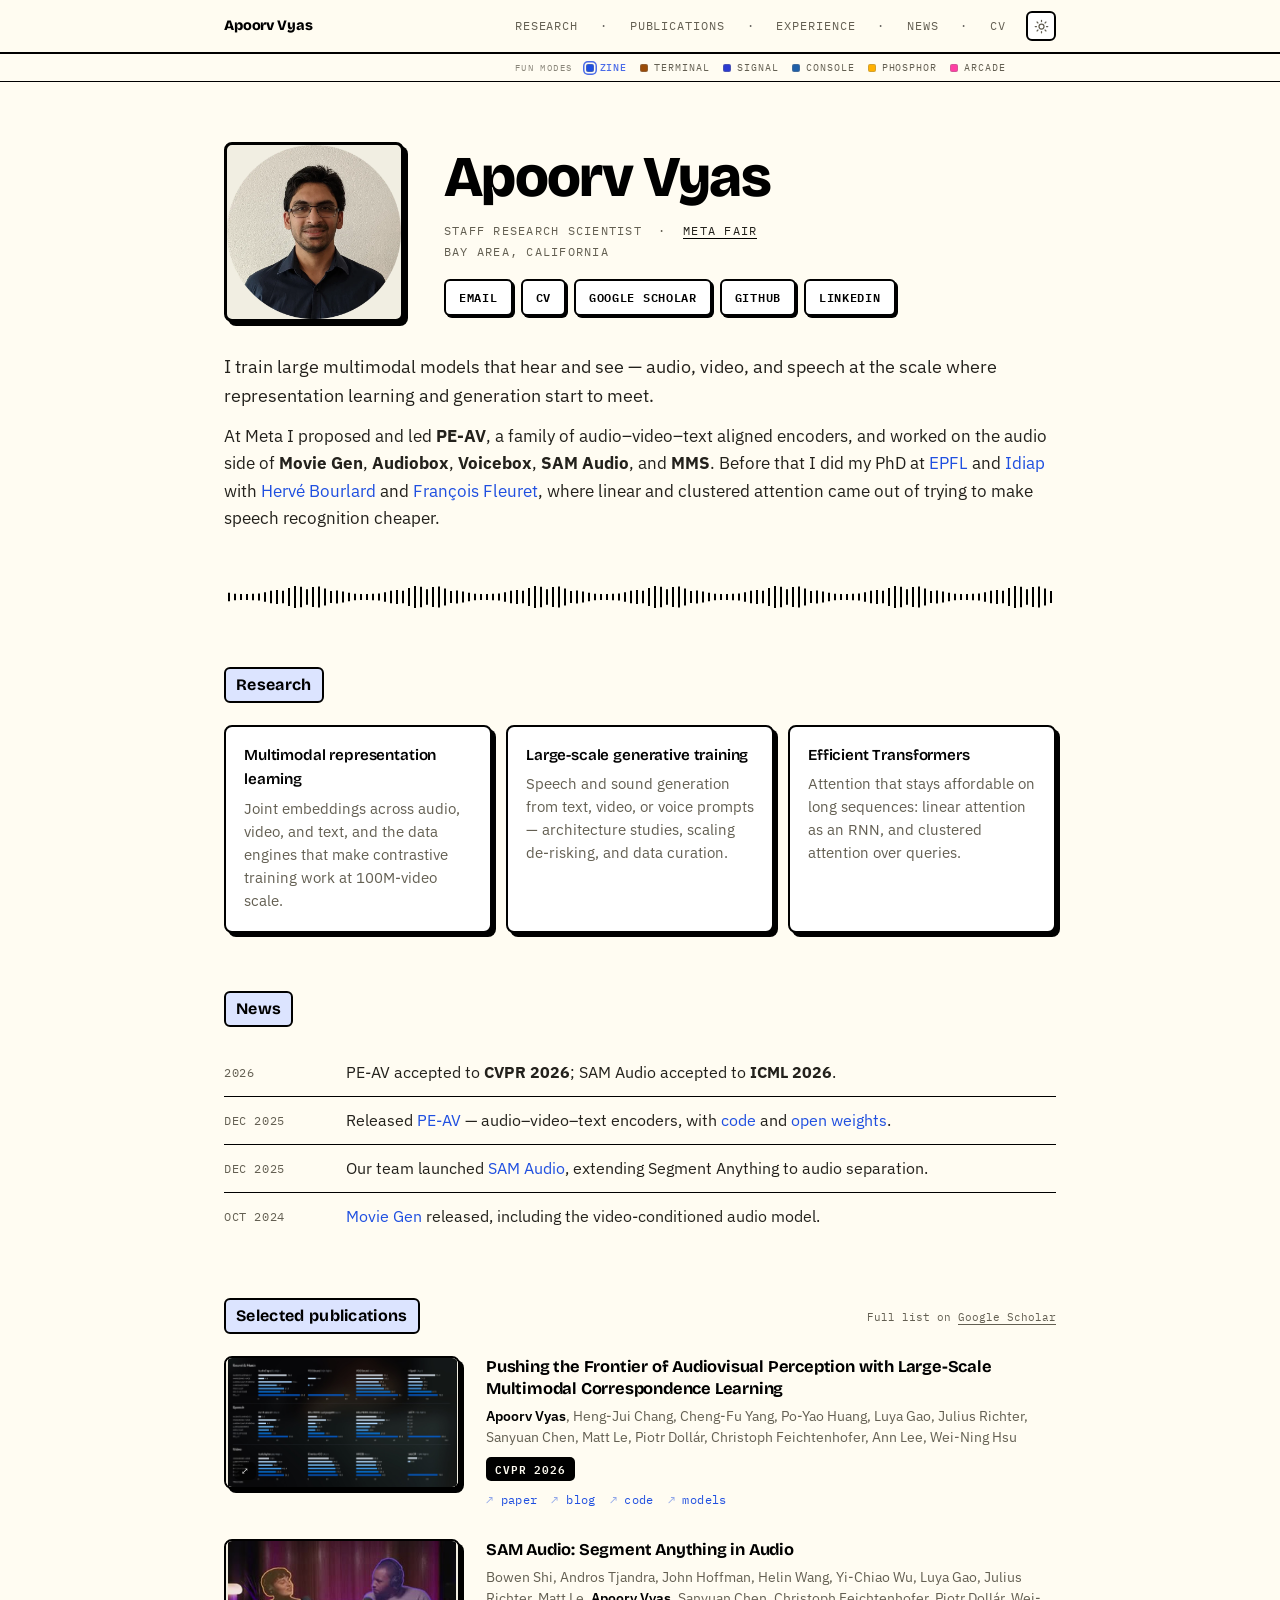
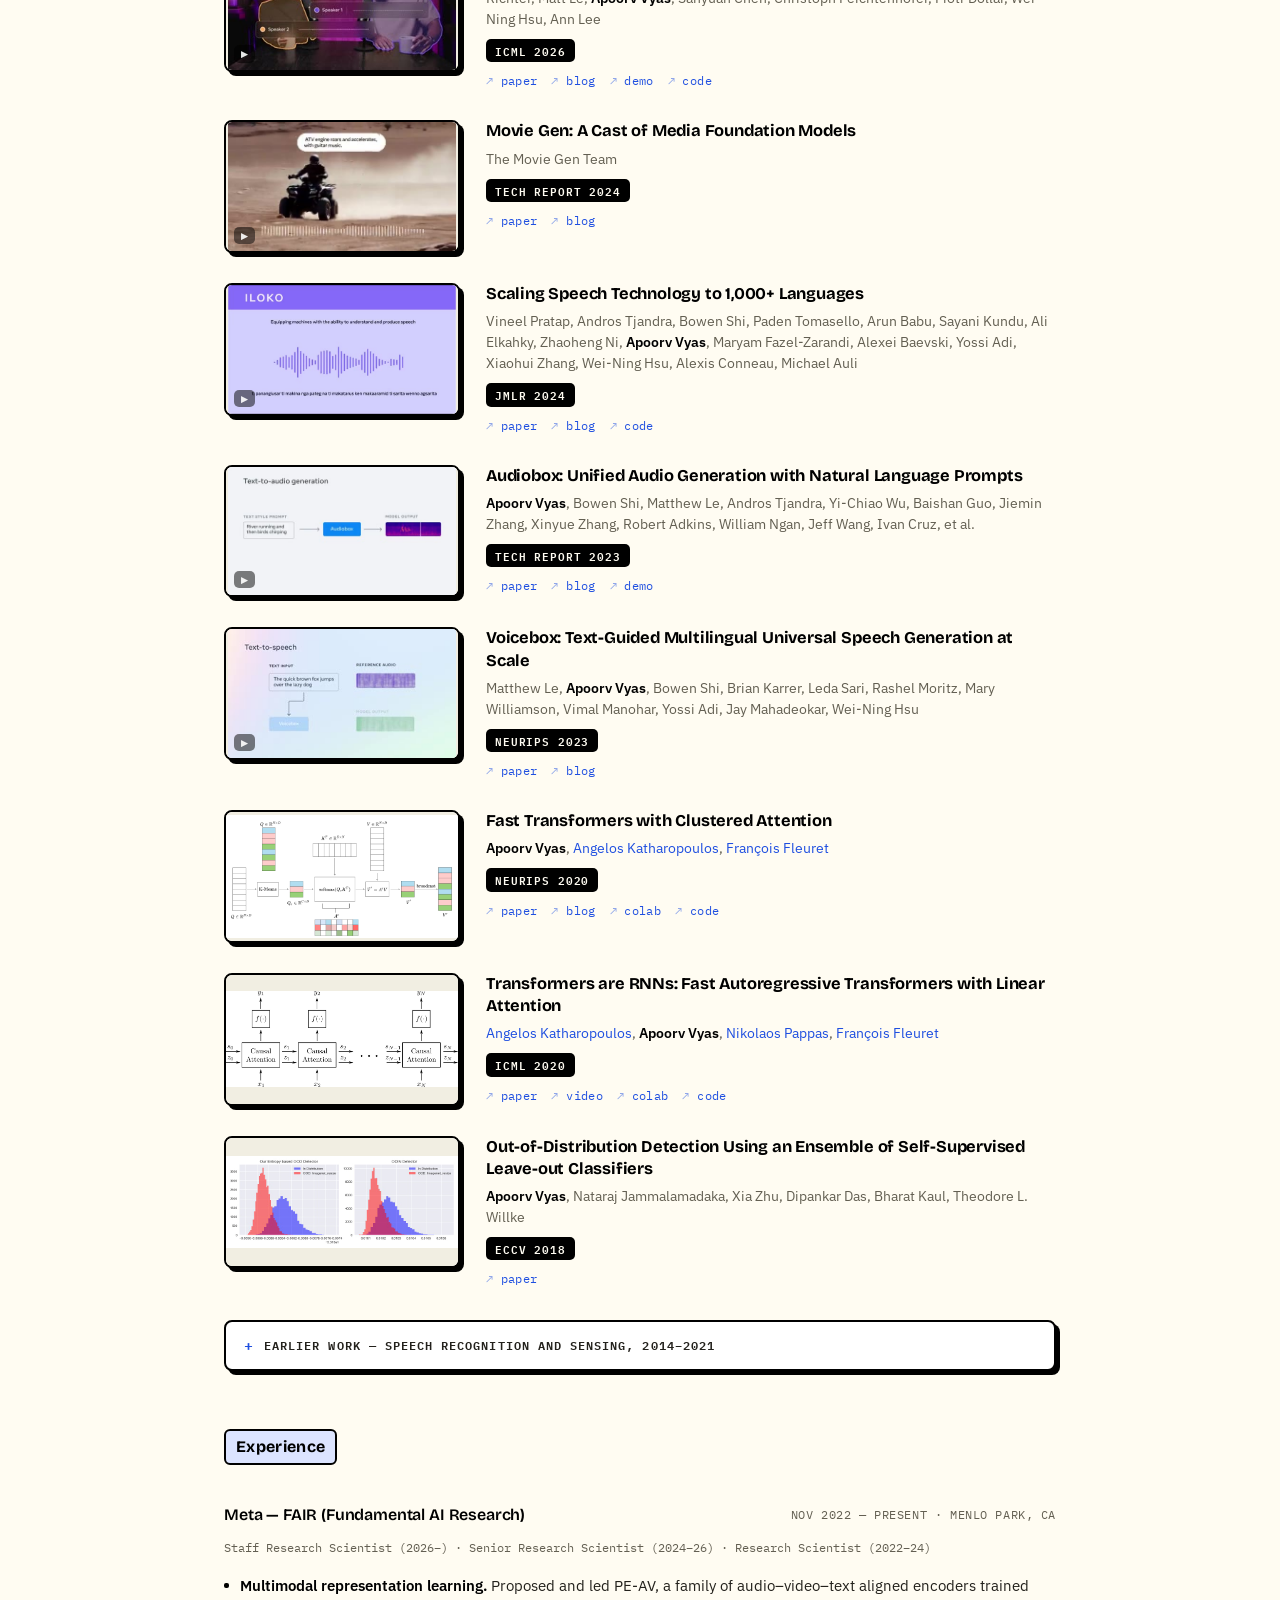
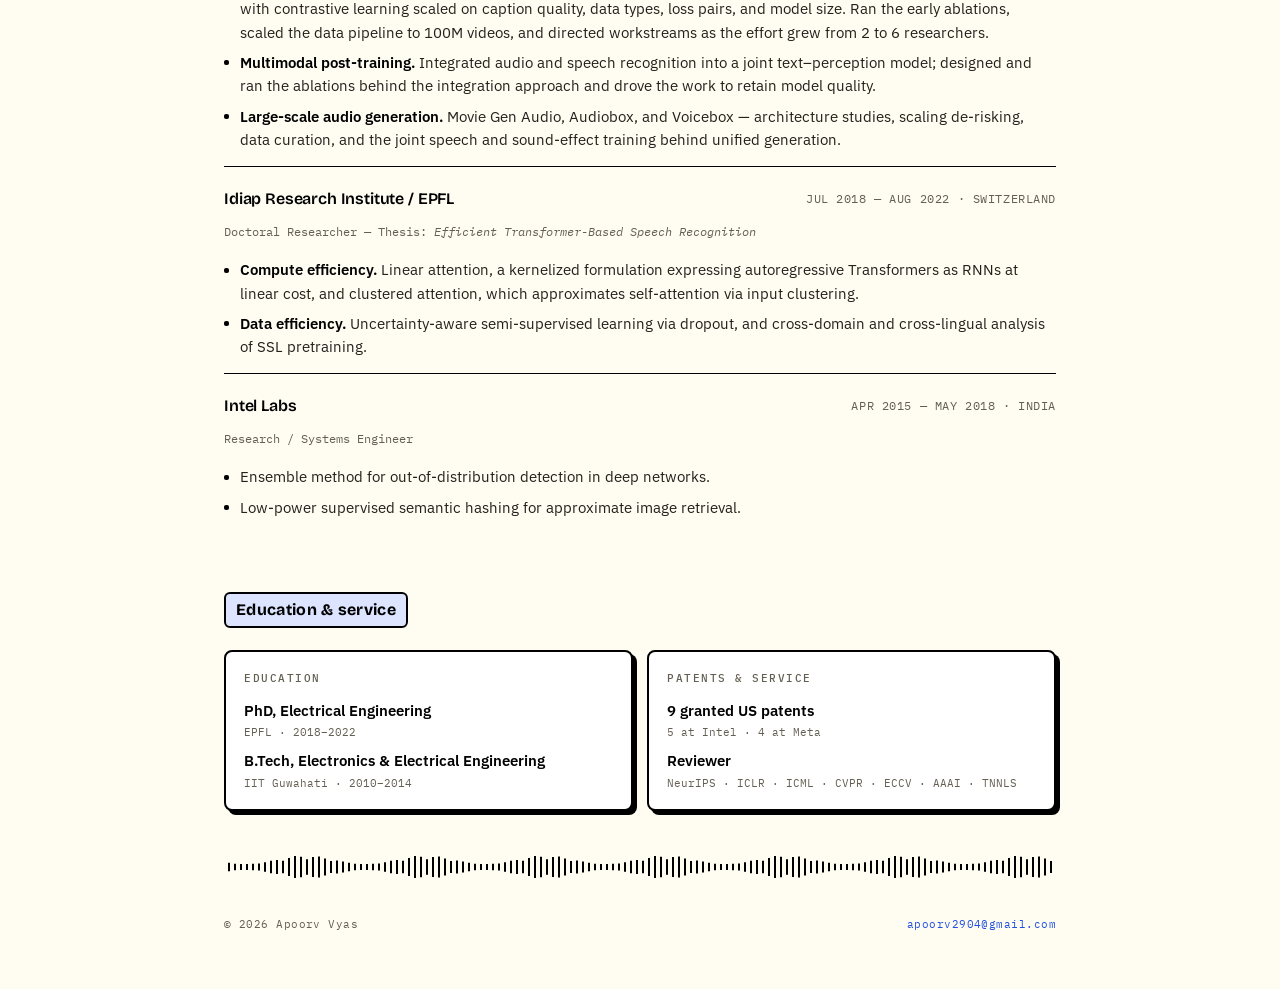
==== commit f4fce6f2: "update the website" ====
--- a/index.html
+++ b/index.html
@@ -20,8 +20,9 @@
 
 <link rel="preconnect" href="https://fonts.googleapis.com">
 <link rel="preconnect" href="https://fonts.gstatic.com" crossorigin>
-<link href="https://fonts.googleapis.com/css2?family=Archivo:wght@400;500;600;700&family=IBM+Plex+Mono:wght@400;500&family=Source+Serif+4:ital,opsz,wght@0,8..60,400;0,8..60,600;1,8..60,400&display=swap" rel="stylesheet">
+<link href="https://fonts.googleapis.com/css2?family=Bricolage+Grotesque:opsz,wght@12..96,400;12..96,700;12..96,800&family=IBM+Plex+Mono:wght@400;500&family=IBM+Plex+Sans:wght@400;500;600&display=swap" rel="stylesheet">
 <link rel="stylesheet" href="style.css">
+<script src="skins.js" data-ui="banner"></script>
 
 <script>
   // Applied before paint so the chosen theme does not flash.
@@ -66,15 +67,34 @@
 
   <!-- ============================================================ HERO -->
   <header class="hero">
-    <div>
-      <h1 class="hero-name">Apoorv Vyas</h1>
-
-      <p class="hero-role">
-        Staff Research Scientist &nbsp;·&nbsp;
-        <a href="https://ai.meta.com/research/">Meta&nbsp;FAIR</a><br>
-        Bay Area, California
-      </p>
-
+    <div class="hero-top">
+      <picture>
+        <source srcset="images/apoorv-vyas.webp" type="image/webp">
+        <img class="portrait" src="images/apoorv-vyas.png" width="180" height="180"
+             alt="Apoorv Vyas">
+      </picture>
+
+      <div class="hero-id">
+        <h1 class="hero-name">Apoorv Vyas</h1>
+
+        <p class="hero-role">
+          Staff Research Scientist &nbsp;·&nbsp;
+          <a href="https://ai.meta.com/research/">Meta&nbsp;FAIR</a><br>
+          Bay Area, California
+        </p>
+
+        <ul class="links">
+          <li><a href="mailto:apoorv2904@gmail.com">Email</a></li>
+          <li><a href="data/Apoorv_Vyas_CV.pdf">CV</a></li>
+          <li><a href="https://scholar.google.com/citations?user=7EoDBR0AAAAJ&amp;hl=en">Google Scholar</a></li>
+          <li><a href="https://github.com/apoorv2904">GitHub</a></li>
+          <li><a href="https://www.linkedin.com/in/apoorv2904">LinkedIn</a></li>
+          <!-- <li><a href="https://twitter.com/apoorv2904">Twitter / X</a></li> -->
+        </ul>
+      </div>
+    </div>
+
+    <div class="hero-bio">
       <p class="lede">
         I train large multimodal models that hear and see — audio, video, and speech at
         the scale where representation learning and generation start to meet.
@@ -99,25 +119,10 @@
       </p>
       -->
 
-      <ul class="links">
-        <li><a href="mailto:apoorv2904@gmail.com">Email</a></li>
-        <li><a href="data/Apoorv_Vyas_CV.pdf">CV</a></li>
-        <li><a href="https://scholar.google.com/citations?user=7EoDBR0AAAAJ&amp;hl=en">Google Scholar</a></li>
-        <li><a href="https://github.com/apoorv2904">GitHub</a></li>
-        <li><a href="https://www.linkedin.com/in/apoorv2904">LinkedIn</a></li>
-        <!-- <li><a href="https://twitter.com/apoorv2904">Twitter / X</a></li> -->
-      </ul>
-
       <!-- Stamped at deploy time from the CV's git history. Stays hidden
            until then, so a plain local preview shows nothing odd. -->
       <p class="cv-stamp"><!--CV_UPDATED--></p>
     </div>
-
-    <picture>
-      <source srcset="images/apoorv-vyas.webp" type="image/webp">
-      <img class="portrait" src="images/apoorv-vyas.png" width="172" height="172"
-           alt="Apoorv Vyas">
-    </picture>
   </header>
 
   <div class="wave-rule" aria-hidden="true"></div>
@@ -211,11 +216,6 @@
             <a href="https://github.com/facebookresearch/perception_models">code</a>
             <a href="https://huggingface.co/collections/facebook/perception-encoder-audio-visual">models</a>
           </div>
-          <p class="pub-blurb">
-            Proposed and led PE-AV. Scaled the audiovisual data engine to O(100M)
-            captioned videos and ran the ablations on caption quality, loss pairs,
-            and model size.
-          </p>
         </div>
       </article>
 
@@ -249,10 +249,6 @@
             <a href="https://aidemos.meta.com/segment-anything/editor/segment-audio">demo</a>
             <a href="https://github.com/facebookresearch/sam-audio">code</a>
           </div>
-          <p class="pub-blurb">
-            A foundation model for general audio separation that unifies text, visual,
-            and temporal-span prompting in one framework.
-          </p>
         </div>
       </article>
 
@@ -280,11 +276,6 @@
             <a href="https://arxiv.org/abs/2410.13720">paper</a>
             <a href="https://ai.meta.com/research/movie-gen/">blog</a>
           </div>
-          <p class="pub-blurb">
-            On Movie Gen Audio I led scaling de-risking and the UNet-vs-Transformer
-            architecture study, and owned pre- and post-training data curation —
-            funnelling O(2B) videos down to a 100M-scale training set.
-          </p>
         </div>
       </article>
 
@@ -318,10 +309,6 @@
             <a href="https://ai.meta.com/blog/multilingual-model-speech-recognition/">blog</a>
             <a href="https://github.com/facebookresearch/fairseq/blob/main/examples/mms/README.md">code</a>
           </div>
-          <p class="pub-blurb">
-            Speech recognition, synthesis, and language identification extended to over
-            a thousand languages — the clip synthesizes Yoruba, Iloko, and Maithili.
-          </p>
         </div>
       </article>
 
@@ -355,11 +342,6 @@
             <a href="https://ai.meta.com/blog/audiobox-generating-audio-voice-natural-language-prompts/">blog</a>
             <a href="https://audiobox.metademolab.com/">demo</a>
           </div>
-          <p class="pub-blurb">
-            Co-implemented the model and owned the joint speech and sound-effect
-            training behind its unified generation; built the LLM-captioning,
-            augmentation, and annotation quality-control pipelines.
-          </p>
         </div>
       </article>
 
@@ -392,10 +374,6 @@
             <a href="https://arxiv.org/abs/2306.15687">paper</a>
             <a href="https://voicebox.metademolab.com/">blog</a>
           </div>
-          <p class="pub-blurb">
-            Implemented the Transformer backbone and duration model, and ran the
-            multilingual experiments.
-          </p>
         </div>
       </article>
 
@@ -422,10 +400,6 @@
             <a href="https://colab.research.google.com/drive/1E8BYQf3Puxb643LOyIjT-0m3yXGO28ev?usp=sharing">colab</a>
             <a href="https://github.com/idiap/fast-transformers">code</a>
           </div>
-          <p class="pub-blurb">
-            Clusters queries so attention scales to long sequences without computing
-            the full matrix.
-          </p>
         </div>
       </article>
 
@@ -454,10 +428,6 @@
             <a href="https://colab.research.google.com/drive/1BV4OaWRAHYGeimO0cqHD86GfnfgUaKD4?usp=sharing">colab</a>
             <a href="https://github.com/idiap/fast-transformers">code</a>
           </div>
-          <p class="pub-blurb">
-            A kernelized formulation that expresses autoregressive Transformers as
-            RNNs and cuts attention to linear cost.
-          </p>
         </div>
       </article>
 
@@ -481,10 +451,6 @@
           <div class="pub-links">
             <a href="https://arxiv.org/abs/1809.03576">paper</a>
           </div>
-          <p class="pub-blurb">
-            Detects out-of-distribution inputs with an ensemble of leave-out
-            classifiers trained by entropy maximization.
-          </p>
         </div>
       </article>
 
@@ -685,6 +651,8 @@
     </div>
   </section>
 
+  <div class="wave-rule wave-rule--end" aria-hidden="true"></div>
+
   <footer class="footer">
     <span>© 2026 Apoorv Vyas</span>
     <span><a href="mailto:apoorv2904@gmail.com">apoorv2904@gmail.com</a></span>
@@ -775,6 +743,8 @@
     });
   })();
 </script>
+
+<script src="konami.js" defer></script>
 
 <script type="application/ld+json">
 {
--- a/style.css
+++ b/style.css
@@ -13,6 +13,12 @@
   --muted:        #667085;
   --line:         #E4E5E9;
   --line-strong:  #C9CCD4;
+  --wave:         #B6BBC6;
+  --name-weight:  600;
+  /* Inlined rather than url(images/wave.svg): Chrome gives file://
+     resources opaque origins, and a blocked mask renders as nothing.
+     One shape for every skin — they differ by colour and tempo only. */
+  --wave-svg:       url("data:image/svg+xml,%3Csvg%20xmlns%3D%22http%3A%2F%2Fwww.w3.org%2F2000%2Fsvg%22%20width%3D%22240%22%20height%3D%2224%22%20viewBox%3D%220%200%20240%2024%22%3E%3Cpath%20d%3D%22M2%205.8h2v12.4h-2zM8%202.9h2v18.2h-2zM14%201.1h2v21.8h-2zM20%201.7h2v20.6h-2zM26%204.3h2v15.4h-2zM32%201.9h2v20.2h-2zM38%201.5h2v21h-2zM44%203.4h2v17.2h-2zM50%206.1h2v11.8h-2zM56%205.6h2v12.8h-2zM62%206.4h2v11.2h-2zM68%207.7h2v8.6h-2zM74%208.7h2v6.6h-2zM80%208.9h2v6.2h-2zM86%209h2v6h-2zM92%208.7h2v6.6h-2zM98%208.4h2v7.2h-2zM104%207.2h2v9.6h-2zM110%205.7h2v12.6h-2zM116%205h2v14h-2zM122%205.8h2v12.4h-2zM128%202.9h2v18.2h-2zM134%201.1h2v21.8h-2zM140%201.7h2v20.6h-2zM146%204.3h2v15.4h-2zM152%201.9h2v20.2h-2zM158%201.5h2v21h-2zM164%203.4h2v17.2h-2zM170%206.1h2v11.8h-2zM176%205.6h2v12.8h-2zM182%206.4h2v11.2h-2zM188%207.7h2v8.6h-2zM194%208.7h2v6.6h-2zM200%208.9h2v6.2h-2zM206%209h2v6h-2zM212%208.7h2v6.6h-2zM218%208.4h2v7.2h-2zM224%207.2h2v9.6h-2zM230%205.7h2v12.6h-2zM236%205h2v14h-2z%22%2F%3E%3C%2Fsvg%3E");
   --accent:       #2C3BD1;
   --accent-soft:  #EDEFFD;
   --signal:       #9A5B06;
@@ -37,6 +43,8 @@
   --muted:        #8B93A3;
   --line:         #232833;
   --line-strong:  #39414F;
+  --wave:         #454E60;
+  --name-weight:  500;
   --accent:       #8C97FF;
   --accent-soft:  #1A2033;
   --signal:       #E9A13F;
@@ -54,6 +62,8 @@
     --muted:        #8B93A3;
     --line:         #232833;
     --line-strong:  #39414F;
+    --wave:         #454E60;
+    --name-weight:  500;
     --accent:       #8C97FF;
     --accent-soft:  #1A2033;
     --signal:       #E9A13F;
@@ -186,23 +196,36 @@
 
 /* --------------------------------------------------------------- hero ---- */
 
-.hero {
-  display: grid;
-  grid-template-columns: 1fr 172px;
-  gap: 44px;
-  align-items: start;
-  padding-top: 60px;
-}
+.hero { padding-top: 60px; }
+
+/* Identity block: portrait beside name, role and links.
+   The bio runs full width beneath, where a longer measure reads better. */
+.hero-top {
+  display: grid;
+  grid-template-columns: 180px 1fr;
+  gap: 40px;
+  align-items: center;
+}
+
+.hero-id { min-width: 0; }
+
+.hero-bio { margin-top: 30px; }
 
 .hero-name {
   font-family: var(--font-display);
-  font-weight: 700;
-  font-size: clamp(2.5rem, 7vw, 3.7rem);
-  line-height: 0.98;
-  letter-spacing: -0.035em;
-  margin: 0 0 14px;
+  font-weight: var(--name-weight);
+  font-size: clamp(2.4rem, 6.5vw, 3.5rem);
+  line-height: 1.02;
+  letter-spacing: -0.025em;
+  margin: 0 0 13px;
   color: var(--ink);
 }
+
+
+/* Archivo is a variable face and light-on-dark blooms, so the dark theme steps
+   the name down a notch. Carried on a token rather than a selector: as a rule
+   it scored (0,2,1) and silently outranked every skin's own .hero-name, which
+   dragged Silkscreen from bold to regular between light and dark. */
 
 .hero-role {
   font-family: var(--font-mono);
@@ -210,7 +233,7 @@
   letter-spacing: 0.1em;
   text-transform: uppercase;
   color: var(--muted);
-  margin: 0 0 22px;
+  margin: 0 0 17px;
   line-height: 1.7;
 }
 .hero-role a { color: var(--ink-2); border-bottom: 1px solid var(--line-strong); }
@@ -223,13 +246,13 @@
   margin: 0 0 14px;
 }
 
-.hero p { margin: 0 0 14px; color: var(--ink-2); }
-
-.hero > picture { display: block; }
+.hero-bio p { margin: 0 0 14px; color: var(--ink-2); }
+
+.hero-top > picture { display: block; }
 
 .portrait {
-  width: 172px;
-  height: 172px;
+  width: 180px;
+  height: 180px;
   border-radius: 50%;
   background: var(--surface-2);
 }
@@ -240,7 +263,7 @@
   display: flex;
   flex-wrap: wrap;
   gap: 8px;
-  margin-top: 22px;
+  margin: 0;
   padding: 0;
   list-style: none;
 }
@@ -281,10 +304,10 @@
 .wave-rule {
   height: 24px;
   margin: 52px 0 0;
-  background-color: var(--line-strong);
-  opacity: 0.85;
-  -webkit-mask-image: url("images/wave.svg");
-  mask-image: url("images/wave.svg");
+  background-color: var(--wave, var(--line-strong));
+  opacity: 1;
+  -webkit-mask-image: var(--wave-svg);
+  mask-image: var(--wave-svg);
   -webkit-mask-repeat: repeat-x;
   mask-repeat: repeat-x;
   -webkit-mask-size: 240px 24px;
@@ -293,7 +316,14 @@
   mask-position: center;
 }
 
+@keyframes wave-flow {
+  from { -webkit-mask-position: 0 center;     mask-position: 0 center; }
+  to   { -webkit-mask-position: 240px center; mask-position: 240px center; }
+}
+
 /* ------------------------------------------------------------ sections --- */
+
+.wave-rule--end { margin-top: 44px; opacity: 0.7; }
 
 .section {
   padding-top: 46px;
@@ -690,9 +720,9 @@
 /* -------------------------------------------------------------- footer -- */
 
 .footer {
-  margin-top: 34px;
-  padding: 22px 0 56px;
-  border-top: 1px solid var(--line);
+  margin-top: 18px;
+  padding: 18px 0 56px;
+  border-top: 0;
   font-family: var(--font-mono);
   font-size: 0.71rem;
   letter-spacing: 0.04em;
@@ -708,12 +738,13 @@
 @media (max-width: 760px) {
   body { font-size: 16px; }
 
-  .hero {
+  .hero { padding-top: 38px; }
+  .hero-top {
     grid-template-columns: 1fr;
-    gap: 22px;
-    padding-top: 38px;
+    gap: 18px;
+    align-items: start;
   }
-  .hero > picture { order: -1; }
+  .hero-bio { margin-top: 22px; }
   .portrait { width: 116px; height: 116px; }
 
   .pub { grid-template-columns: 1fr; gap: 14px; }
@@ -728,6 +759,7 @@
   .role-when { padding-top: 0; }
 
   .wave-rule { margin-top: 40px; }
+  .wave-rule--end { margin-top: 34px; }
   .section { padding-top: 38px; }
 }
 
